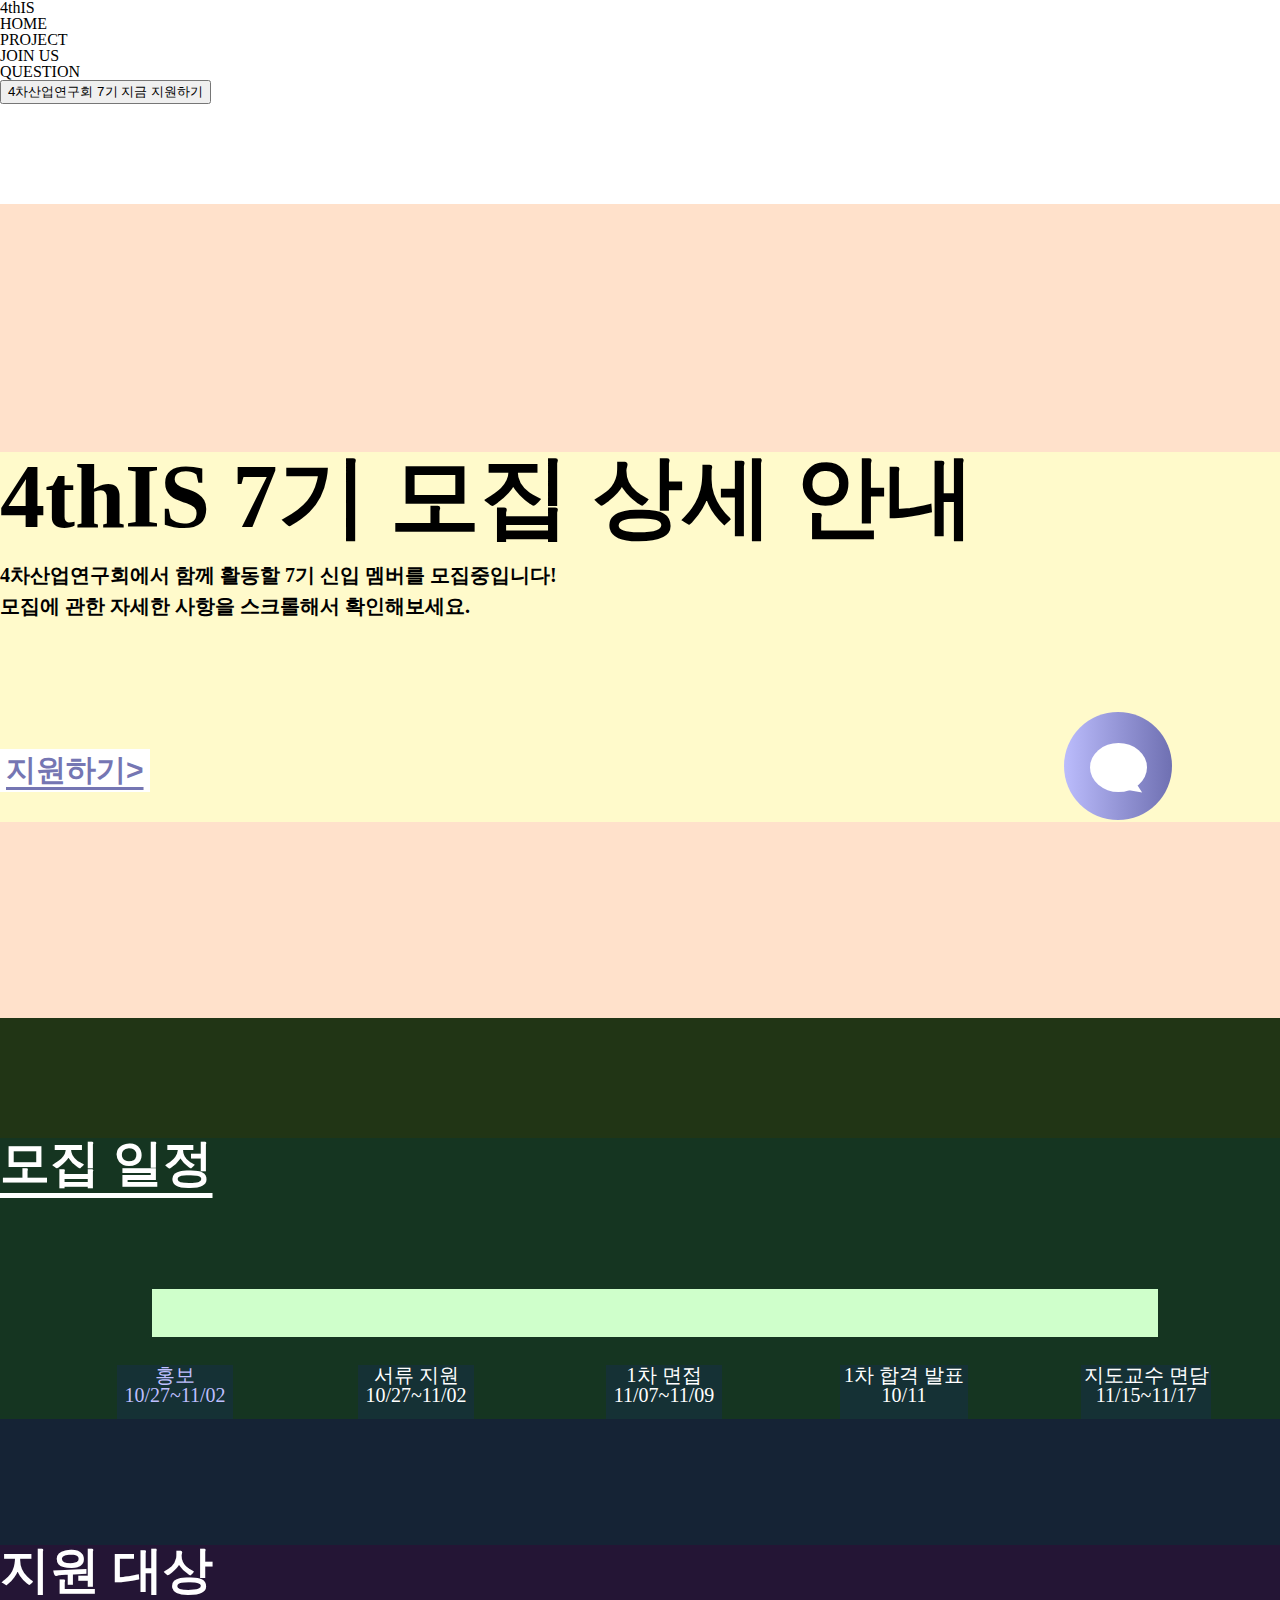
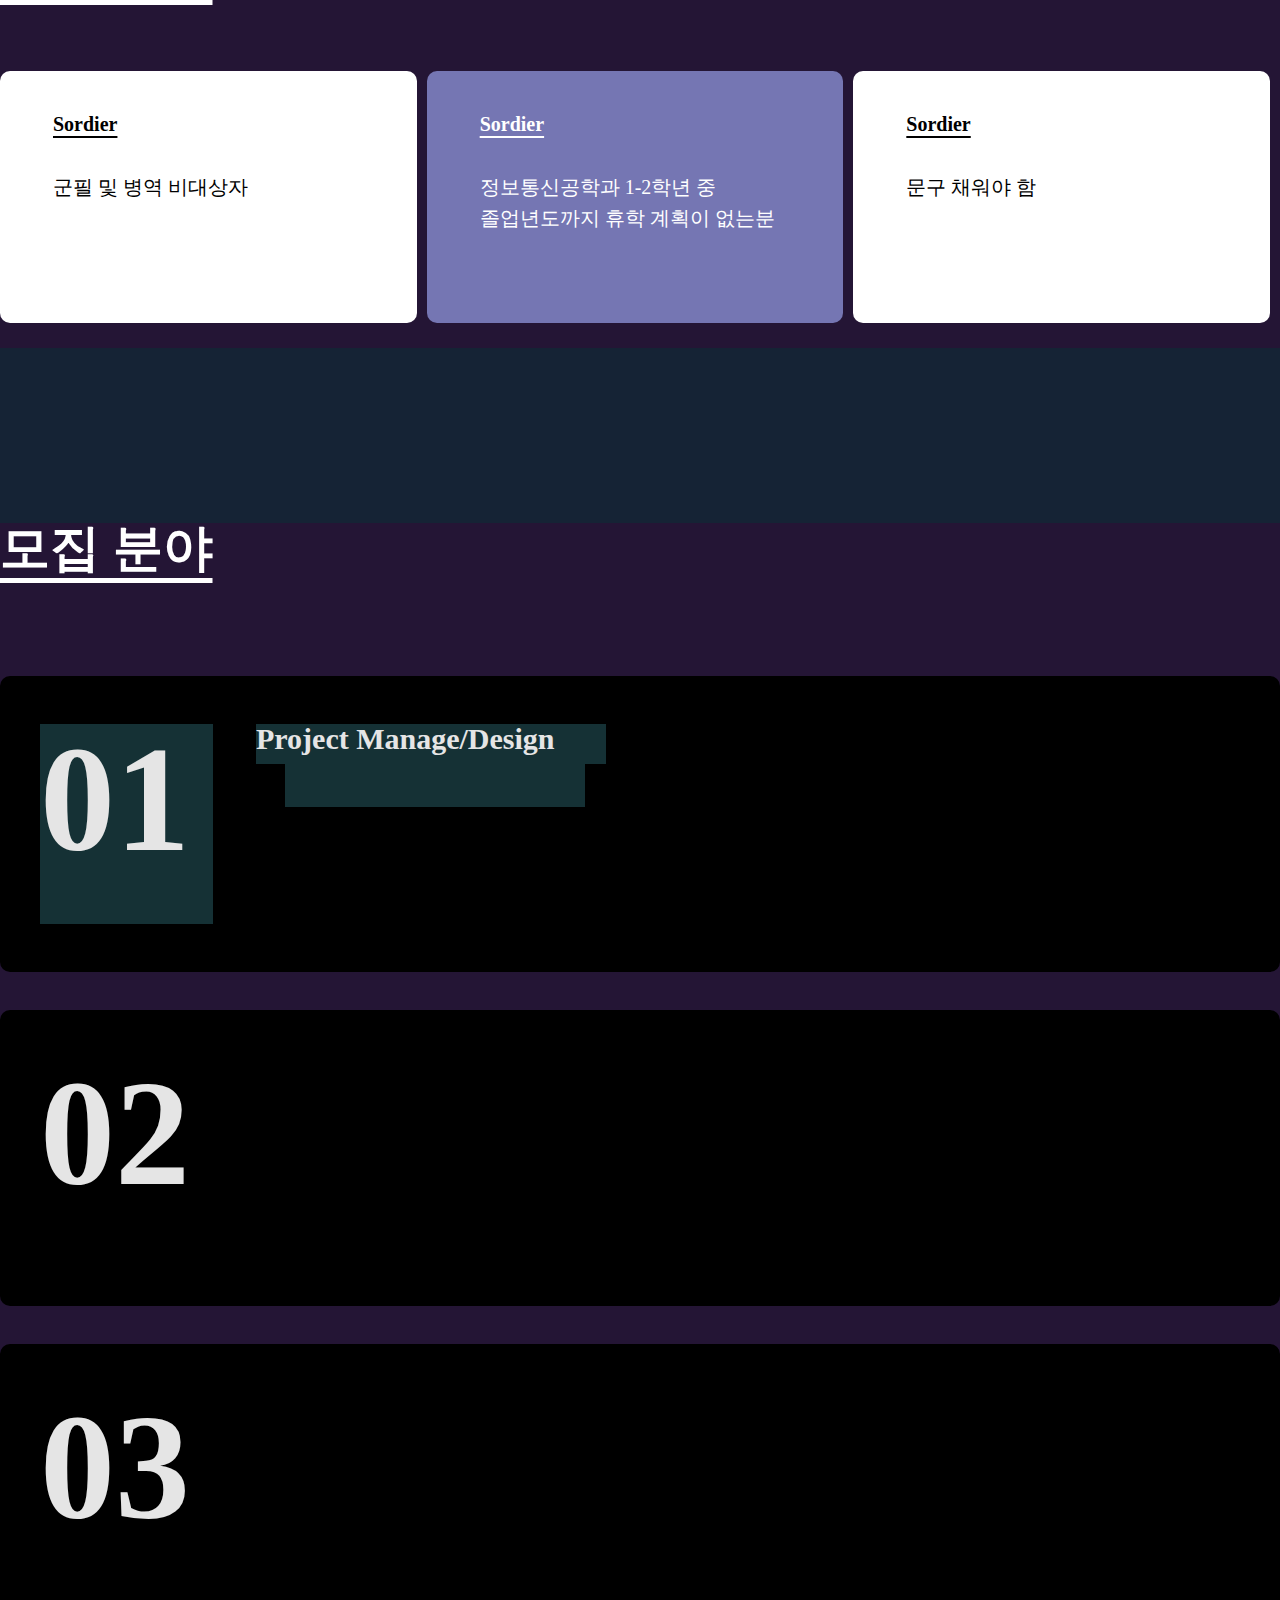
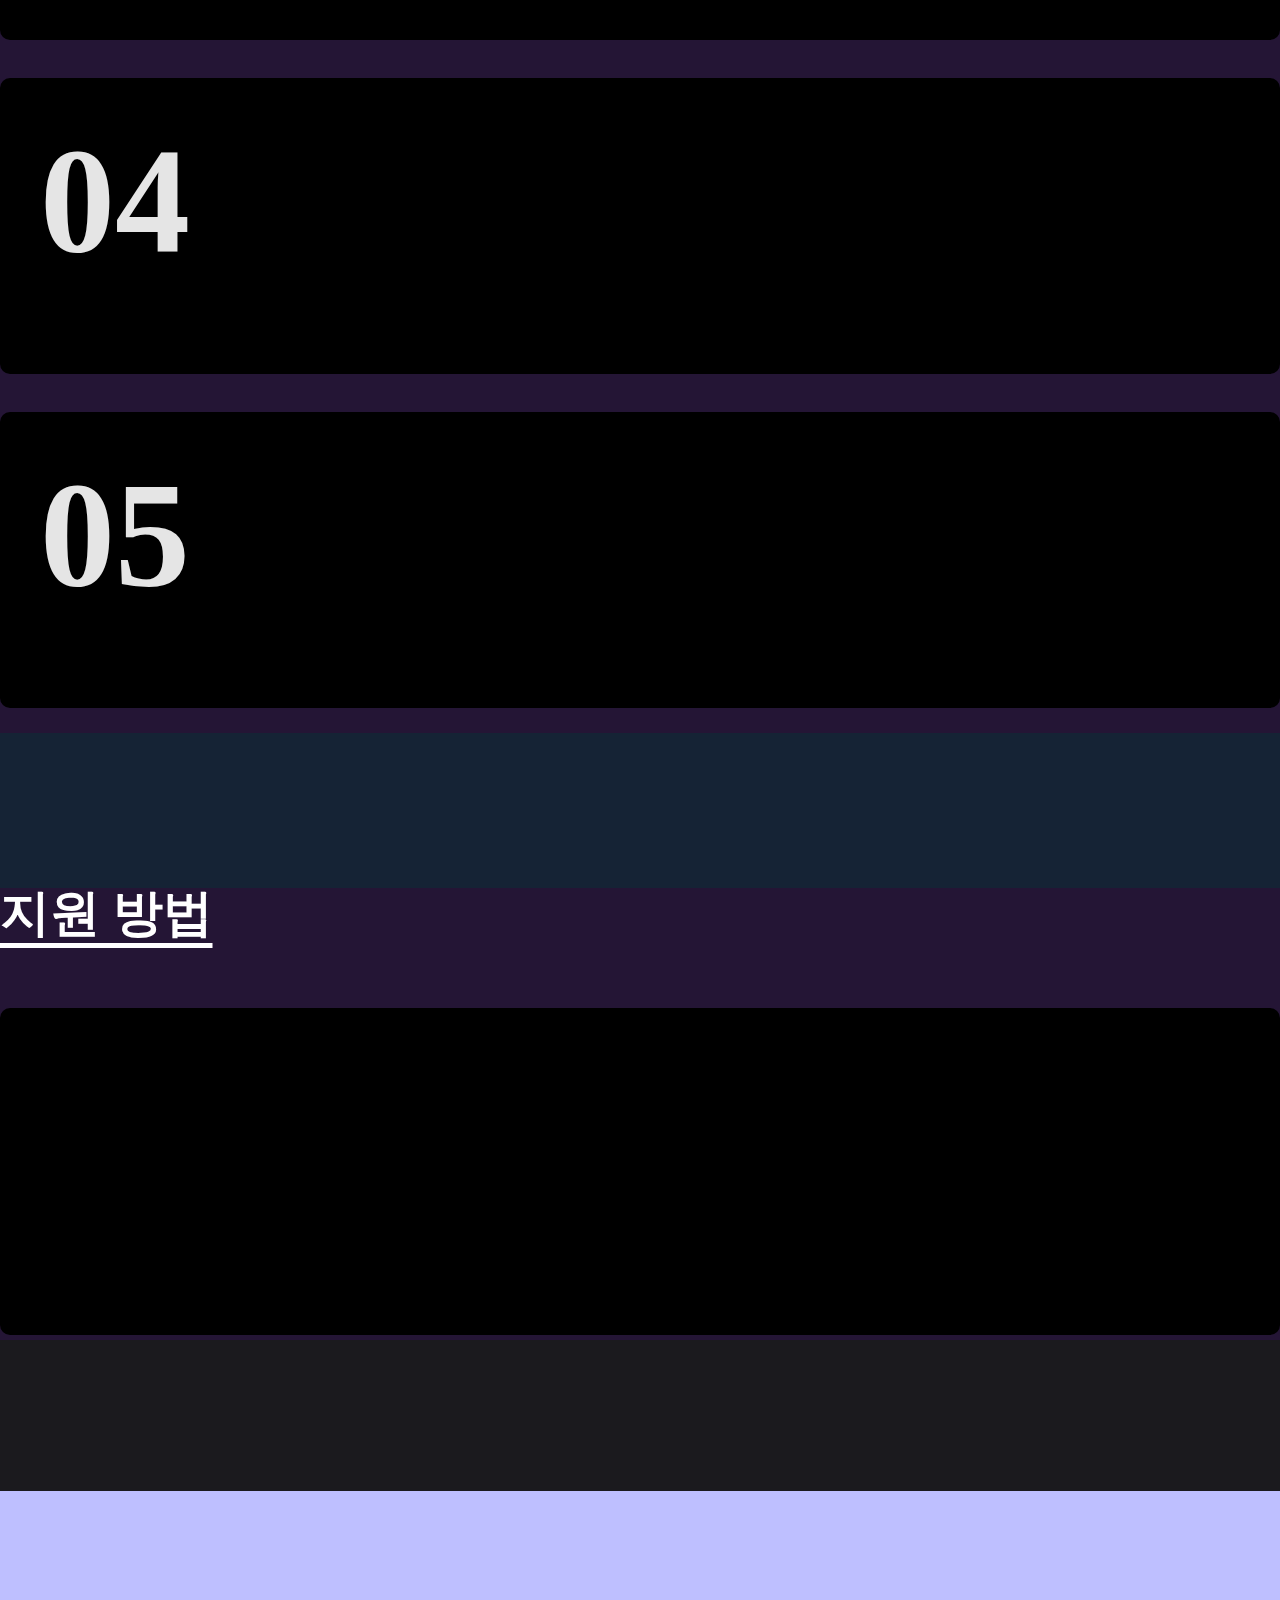
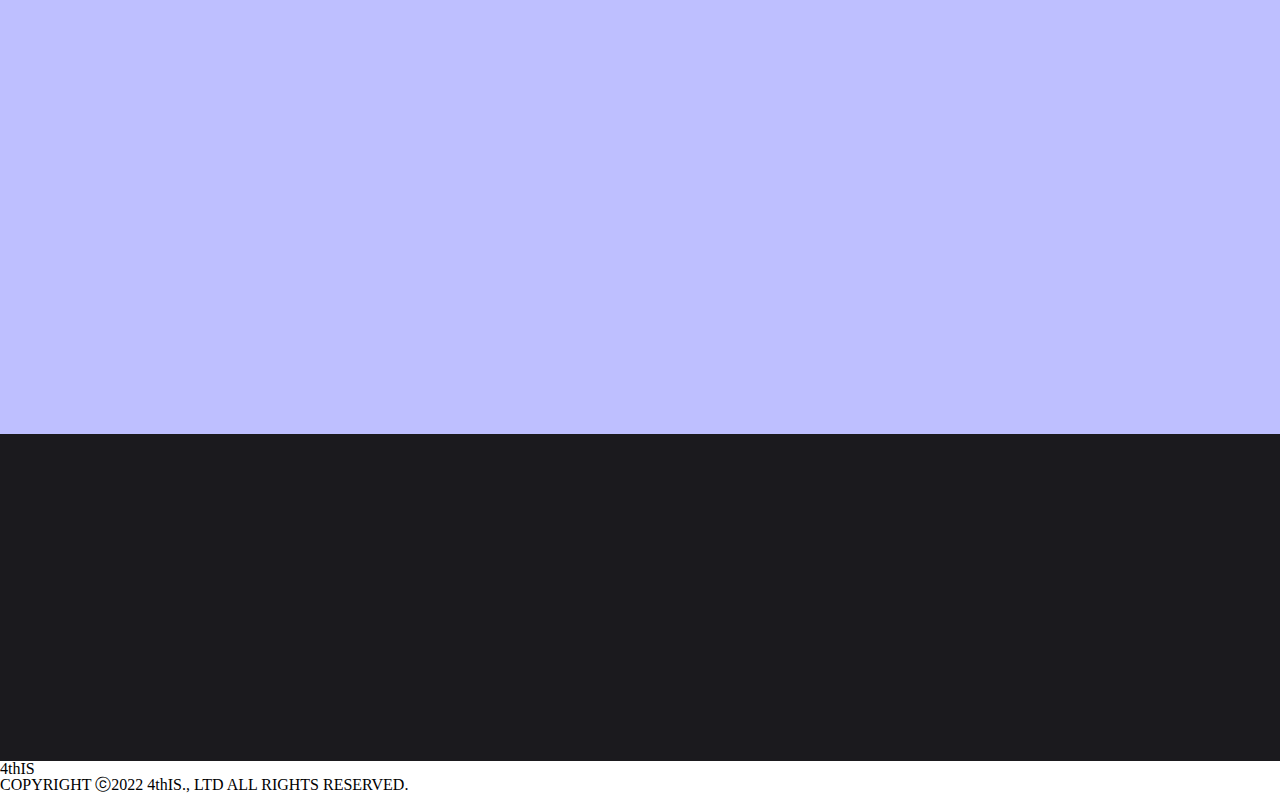
==== src/join-us.html @ 5dc01b59 "Merge branch 'main' of https://github.com/taemin-jang/4thIS_Page_FE" ====
<!DOCTYPE html>
<html lang="en">
  <head>
    <meta charset="UTF-8" />
    <meta http-equiv="X-UA-Compatible" content="IE=edge" />
    <meta name="viewport" content="width=device-width, initial-scale=1.0" />
    <link rel="stylesheet" href="./css/reset.css" />
    <link rel="stylesheet" href="./css/style.css" />
    <!-- 사이트 제목 -->
    <title>4htIS 7th Recruit - Join Us</title>
    <!-- 사이트 설명 -->
    <meta
      name="description"
      content="4차산업연구회 7기 모집 안내 페이지입니다."
    />
    <!-- 사이트 아이콘, 파비콘 -->
    <link rel="shortcut icon" href="./assets/images/favi/favicon.ico" />
    <link
      rel="apple-사touch-icon"
      sizes="180x180"
      href="./assets/images/favi/apple-touch-icon.png"
    />
    <link
      rel="icon"
      type="image/png"
      sizes="32x32"
      href="./assets/images/favi/favicon-32x32.png"
    />
    <link
      rel="icon"
      type="image/png"
      sizes="16x16"
      href="./assets/images/favi/favicon-16x16.png"
    />
    <link rel="manifest" href="./assets/images/favi/site.webmanifest" />
  </head>

  <body>
    <!-- <div class="circle">
      <div class="circle--div"></div>
    </div> -->
    <!-- 챗봇 아이콘 -->
    <nav class="chatbot">
      <div class="chatbot--button">
        <div class="chatbot__click active" onclick="chatbotUp(1)">
          <button>
            <svg
              class="chatbot--image"
              xmlns="http://www.w3.org/2000/svg"
              width="57"
              height="55.761"
              viewBox="0 0 57 55.761"
            >
              <ellipse
                id="타원_77"
                data-name="타원 77"
                cx="28.5"
                cy="24.5"
                rx="28.5"
                ry="24.5"
                fill="#fff"
              />
              <path
                id="다각형_194"
                data-name="다각형 194"
                d="M7.589,0l7.589,17.347H0Z"
                transform="matrix(-0.545, 0.839, -0.839, -0.545, 56.27, 43.031)"
                fill="#fff"
              />
            </svg>
          </button>
        </div>
        <div class="chatbot__click" onclick="chatbotUp(0)">
          <div class="chatbot__click-list">
            <div class="chatbot__click-list--div">
              <h1>지원하러 가기 ></h1>
            </div>
            <button>
              <svg
                class="chatbot--image"
                xmlns="http://www.w3.org/2000/svg"
                width="57"
                height="55.761"
                viewBox="0 0 57 55.761"
              >
                <ellipse
                  id="타원_77"
                  data-name="타원 77"
                  cx="28.5"
                  cy="24.5"
                  rx="28.5"
                  ry="24.5"
                  fill="#fff"
                />
                <path
                  id="다각형_194"
                  data-name="다각형 194"
                  d="M7.589,0l7.589,17.347H0Z"
                  transform="matrix(-0.545, 0.839, -0.839, -0.545, 56.27, 43.031)"
                  fill="#fff"
                />
              </svg>
            </button>
          </div>
          <div class="chatbot__click-list">
            <div class="chatbot__click-list--div">
              <h1>문의 하기 ></h1>
            </div>
            <button>
              <svg
                class="chatbot--image"
                xmlns="http://www.w3.org/2000/svg"
                width="57"
                height="55.761"
                viewBox="0 0 57 55.761"
              >
                <ellipse
                  id="타원_77"
                  data-name="타원 77"
                  cx="28.5"
                  cy="24.5"
                  rx="28.5"
                  ry="24.5"
                  fill="#fff"
                />
                <path
                  id="다각형_194"
                  data-name="다각형 194"
                  d="M7.589,0l7.589,17.347H0Z"
                  transform="matrix(-0.545, 0.839, -0.839, -0.545, 56.27, 43.031)"
                  fill="#fff"
                />
              </svg>
            </button>
          </div>
          <div class="chatbot__click-list">
            <div class="chatbot__click-list--div">
              <h1>자주 묻는 질문 ></h1>
            </div>
            <button>
              <svg
                class="chatbot--image"
                xmlns="http://www.w3.org/2000/svg"
                width="57"
                height="55.761"
                viewBox="0 0 57 55.761"
              >
                <ellipse
                  id="타원_77"
                  data-name="타원 77"
                  cx="28.5"
                  cy="24.5"
                  rx="28.5"
                  ry="24.5"
                  fill="#fff"
                />
                <path
                  id="다각형_194"
                  data-name="다각형 194"
                  d="M7.589,0l7.589,17.347H0Z"
                  transform="matrix(-0.545, 0.839, -0.839, -0.545, 56.27, 43.031)"
                  fill="#fff"
                />
              </svg>
            </button>
          </div>
        </div>
      </div>
    </nav>
    <!-- 헤더 -->
    <header>
      <div class="header">
        <!-- 로고 -->
        <div class="header__menu-list-logo">
          <a href="#">
            <h1>4thIS</h1>
          </a>
        </div>
        <!-- 메뉴 -->
        <nav>
          <ul class="header__menu--list">
            <li><a href="./index.html">HOME</a></li>
            <li><a href="#">PROJECT</a></li>
            <li><a href="./join-us.html" class="active">JOIN US</a></li>
            <li><a href="./question.html">QUESTION</a></li>
          </ul>
        </nav>
      </div>
      <div class="header__support--button">
        <button>4차산업연구회 7기 지금 지원하기</button>
      </div>
    </header>

    <!-- 메인 -->
    <section class="main no__padding-top">
      <!--배너-->
      <section class="banner">
        <div class="banner">
          <div class="banner__box">
            <div class="banner__content">
              <p class="banner__title--p">4thIS 7기 모집 상세 안내</p>
              <p class="banner__text--p">
                4차산업연구회에서 함께 활동할 7기 신입 멤버를 모집중입니다!<br />
                모집에 관한 자세한 사항을 스크롤해서 확인해보세요.
              </p>
              <button class="banner__button--button">지원하기></button>
            </div>
          </div>
        </div>
      </section>

      <!--모집 일정-->
      <section class="schedule__box">
        <div class="schedule__content">
          <p class="schedule__title--p">모집 일정</p>
          <div class="schedule__img"></div>
          <p class="schedule__text_1--p">홍보<br />10/27~11/02</p>
          <p class="schedule__text_2--p">서류 지원<br />10/27~11/02</p>
          <p class="schedule__text_3--p">1차 면접<br />11/07~11/09</p>
          <p class="schedule__text_4--p">1차 합격 발표<br />10/11</p>
          <p class="schedule__text_5--p">지도교수 면담<br />11/15~11/17</p>
        </div>
      </section>

      <!--지원 대상-->
      <section class="target__box">
        <div class="target__content">
          <p class="target__title--p">지원 대상</p>
          <div class="target-text-box">
            <p class="target__name--p">Sordier</p>
            <p class="target__text--p">군필 및 병역 비대상자</p>
          </div>
          <div class="target-text-box target-text-box-purple">
            <p class="target__name--p">Sordier</p>
            <p class="target__text--p">
              정보통신공학과 1-2학년 중<br />
              졸업년도까지 휴학 계획이 없는분
            </p>
          </div>
          <div class="target-text-box">
            <p class="target__name--p">Sordier</p>
            <p class="target__text--p">문구 채워야 함</p>
          </div>
        </div>
      </section>

      <!--모집 분야-->
      <section class="field__box">
        <div class="field__content">
          <p class="field__title--p">모집 분야</p>
          <div class="field-content-box">
            <div class="field__number">
              <p class="field__number--p">01</p>
            </div>
            <div class="field__name">
              <p class="field__name--p">Project Manage/Design</p>
            </div>
            <div class="field__text"></div>
          </div>
          <div class="field-content-box">
            <p class="field__number--p">02</p>
          </div>
          <div class="field-content-box">
            <p class="field__number--p">03</p>
          </div>
          <div class="field-content-box">
            <p class="field__number--p">04</p>
          </div>
          <div class="field-content-box">
            <p class="field__number--p">05</p>
          </div>
        </div>
      </section>

      <!--지원 방법-->
      <section class="apply-way__box">
        <div class="apply-way__content">
          <p class="apply-way__title--p">지원 방법</p>
          <div class="apply-way-box"></div>
        </div>
      </section>

      <!--하단 배너-->
      <section class="banner-bottom">
        <div class="banner-bottom-box"></div>
      </section>

      <!--여백-->
      <section class="space"></section>
    </section>

    <!-- 푸터 -->
    <footer>
      <div class="footer">
        <!-- 로고 -->
        <div class="footer__copy-right--logo">
          <a href="#">
            <h1>4thIS</h1>
          </a>
        </div>
        <!-- copy-right -->
        <div class="footer__copy-right">
          <p>COPYRIGHT ⓒ2022 4thIS., LTD ALL RIGHTS RESERVED.</p>
        </div>
      </div>
    </footer>

    <script src="./js/join-us.js"></script>
  </body>
</html>
---- src/css/style.css ----
/* @import url("http://fonts.cdnfonts.com/css/segoe-ui-4"); */
@import "./reset.css";
@import "./variable.css";

/* Components */
@import "./Components/header.css";
@import "./Components/footer.css";
@import "./Components/mouseover.css";
@import "./Components/chatbot.css";
@import "./Components/join_us_detail.css";
@import "./Components/project_detail.css";
@import "./Components/join-us.css";

/* Screens */
@import "./Screens/home.css";
@import "./Screens/question.css";
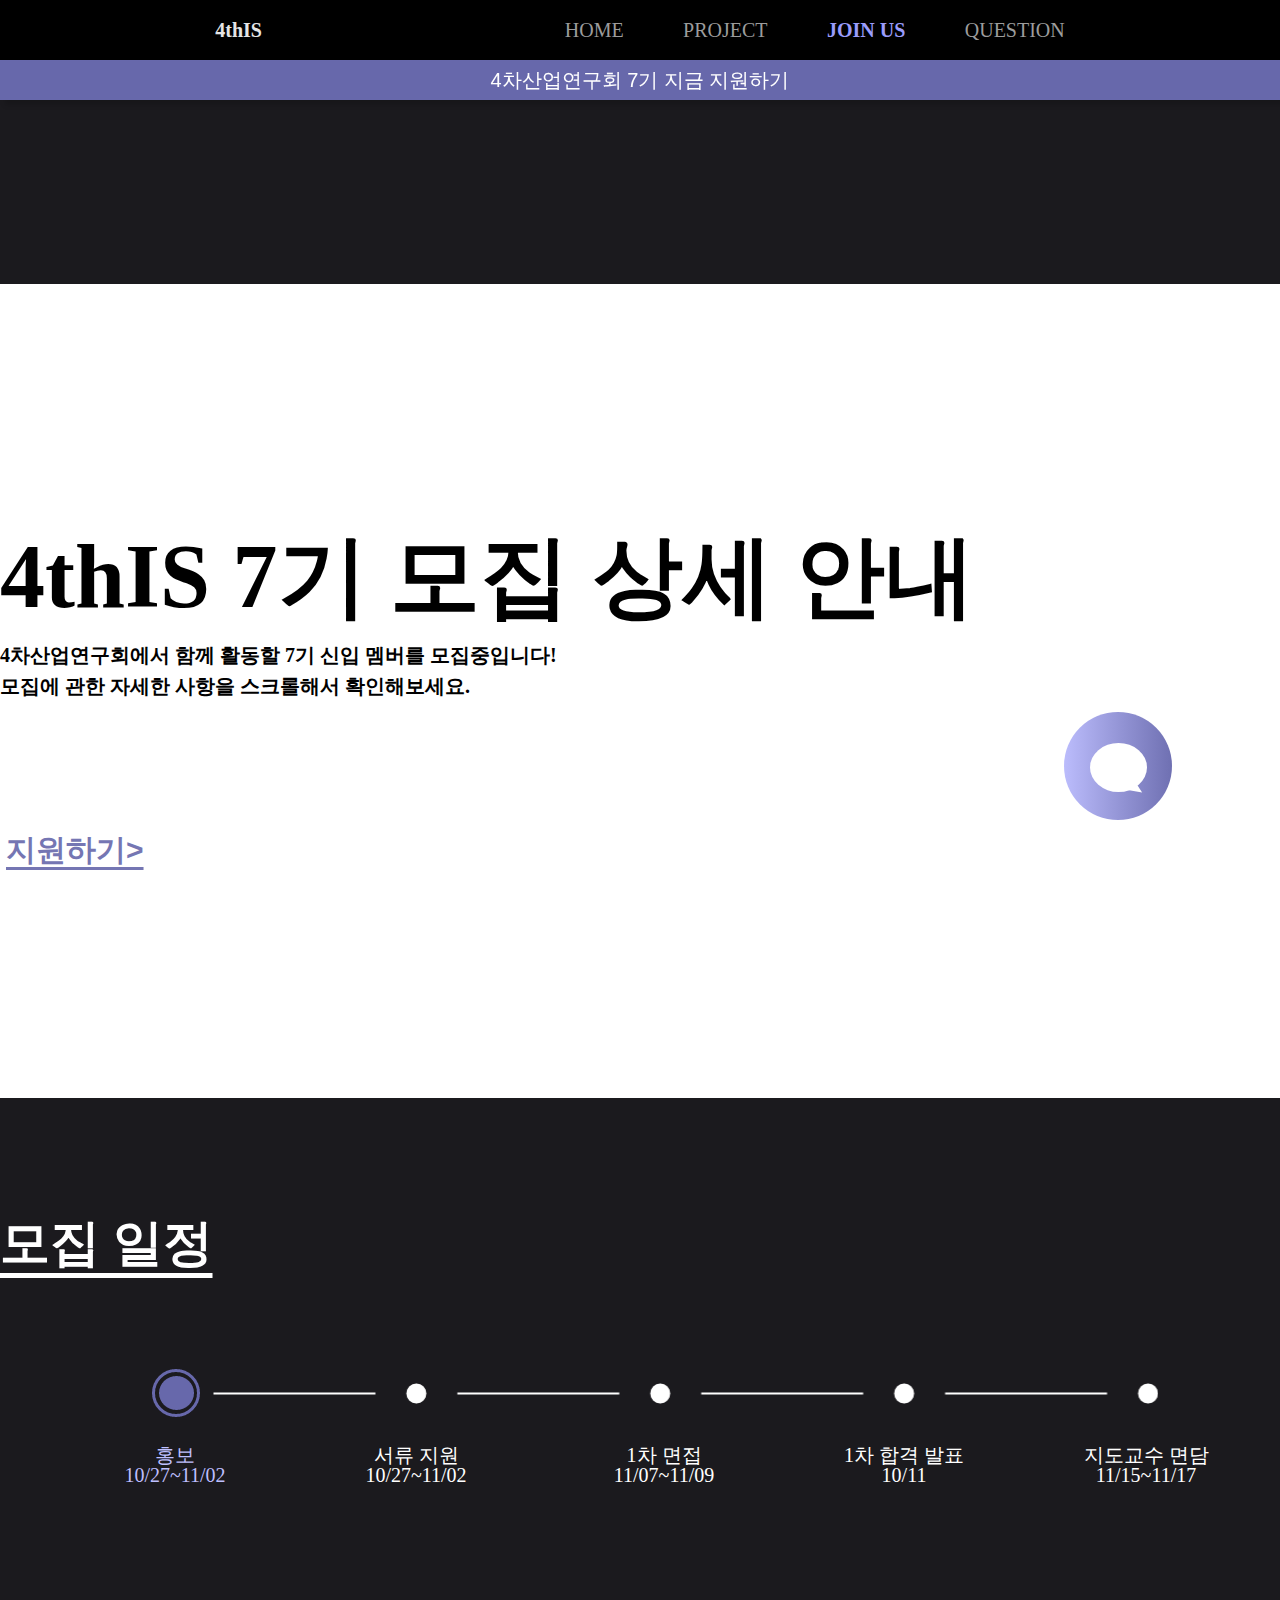
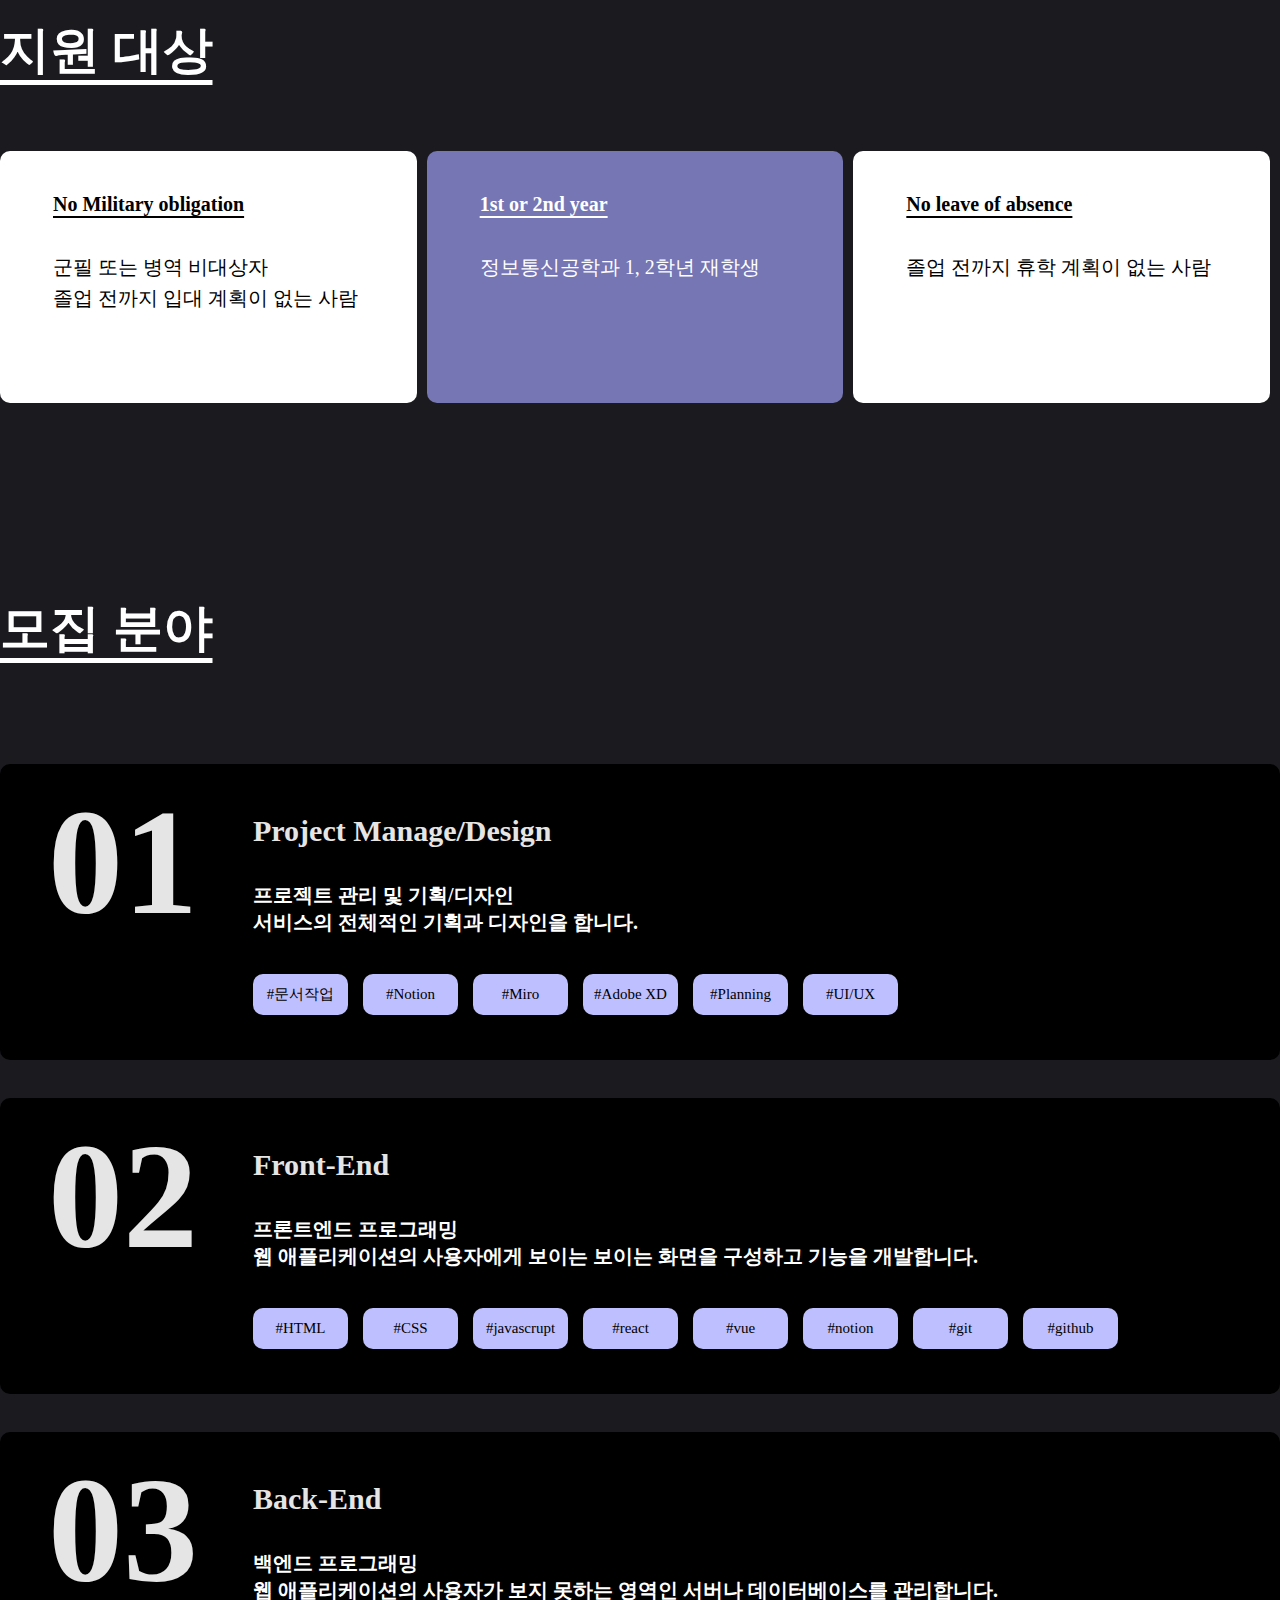
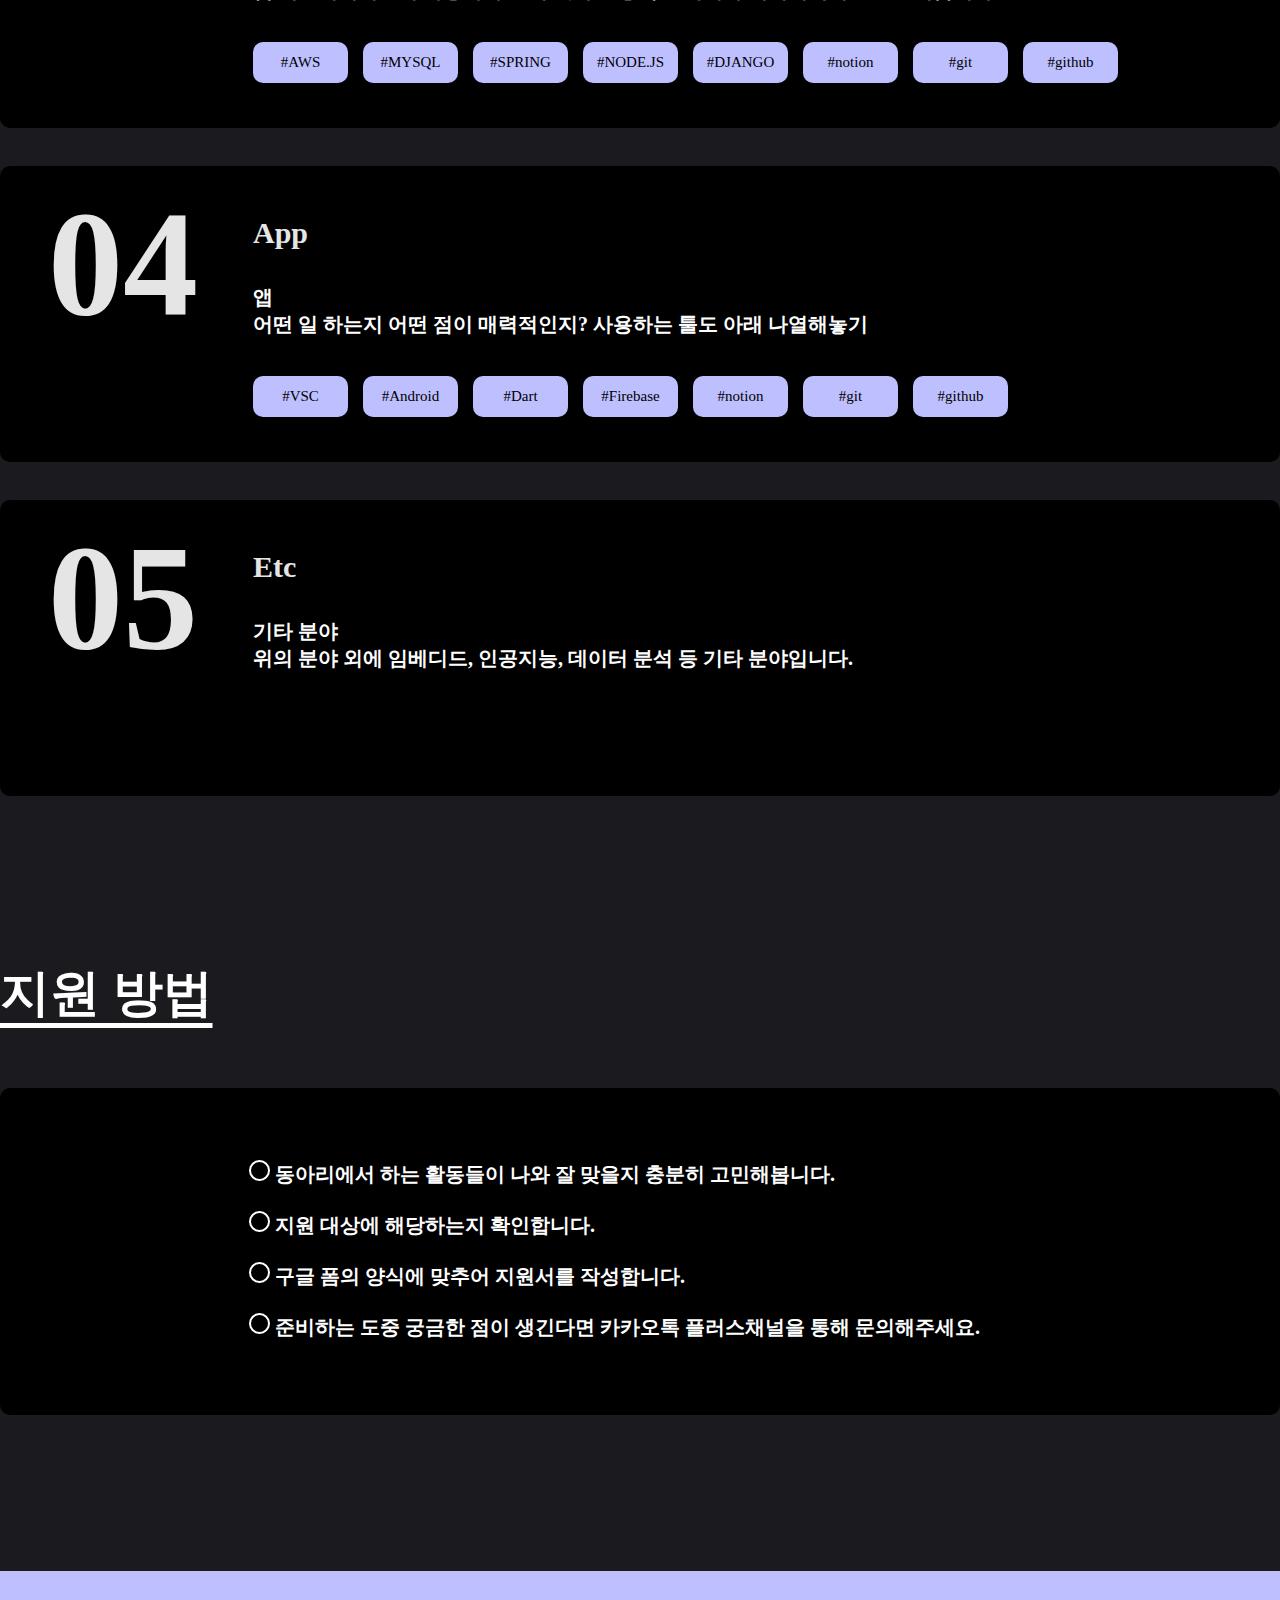
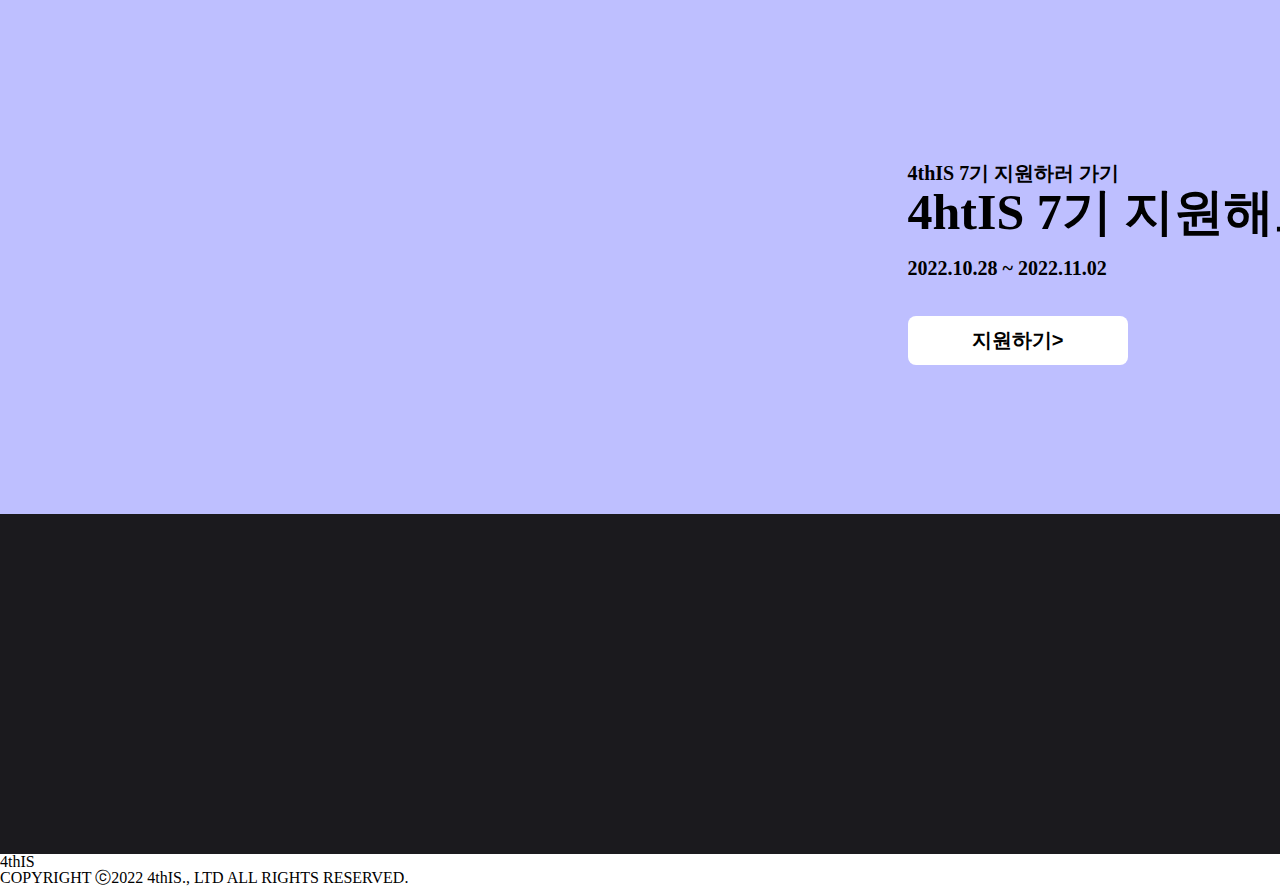
==== commit fe03b766: "[코드추가] join us hmtl, css 부족한 부분 추가" ====
--- a/src/join-us.html
+++ b/src/join-us.html
@@ -170,21 +170,23 @@
     <!-- 헤더 -->
     <header>
       <div class="header">
-        <!-- 로고 -->
-        <div class="header__menu-list-logo">
-          <a href="#">
-            <h1>4thIS</h1>
-          </a>
-        </div>
-        <!-- 메뉴 -->
-        <nav>
-          <ul class="header__menu--list">
-            <li><a href="./index.html">HOME</a></li>
-            <li><a href="#">PROJECT</a></li>
-            <li><a href="./join-us.html" class="active">JOIN US</a></li>
-            <li><a href="./question.html">QUESTION</a></li>
-          </ul>
-        </nav>
+        <div class="header-container">
+          <!-- 로고 -->
+          <div class="header__menu-list-logo">
+            <a href="./index.html">
+              <h1>4thIS</h1>
+            </a>
+          </div>
+          <!-- 메뉴 -->
+          <nav>
+            <ul class="header__menu--list">
+              <li><a href="./index.html">HOME</a></li>
+              <li><a href="./project.html">PROJECT</a></li>
+              <li><a href="./join-us.html" class="active">JOIN US</a></li>
+              <li><a href="./question.html">QUESTION</a></li>
+            </ul>
+          </nav>
+        </div>
       </div>
       <div class="header__support--button">
         <button>4차산업연구회 7기 지금 지원하기</button>
@@ -227,19 +229,18 @@
         <div class="target__content">
           <p class="target__title--p">지원 대상</p>
           <div class="target-text-box">
-            <p class="target__name--p">Sordier</p>
-            <p class="target__text--p">군필 및 병역 비대상자</p>
+            <p class="target__name--p">No Military obligation</p>
+            <p class="target__text--p">
+              군필 또는 병역 비대상자 <br />졸업 전까지 입대 계획이 없는 사람
+            </p>
           </div>
           <div class="target-text-box target-text-box-purple">
-            <p class="target__name--p">Sordier</p>
-            <p class="target__text--p">
-              정보통신공학과 1-2학년 중<br />
-              졸업년도까지 휴학 계획이 없는분
-            </p>
+            <p class="target__name--p">1st or 2nd year</p>
+            <p class="target__text--p">정보통신공학과 1, 2학년 재학생</p>
           </div>
           <div class="target-text-box">
-            <p class="target__name--p">Sordier</p>
-            <p class="target__text--p">문구 채워야 함</p>
+            <p class="target__name--p">No leave of absence</p>
+            <p class="target__text--p">졸업 전까지 휴학 계획이 없는 사람</p>
           </div>
         </div>
       </section>
@@ -255,19 +256,109 @@
             <div class="field__name">
               <p class="field__name--p">Project Manage/Design</p>
             </div>
-            <div class="field__text"></div>
+            <div class="field__text">
+              <p class="fiels__text--p-1">프로젝트 관리 및 기획/디자인</p>
+              <p class="fiels__text--p-2">
+                서비스의 전체적인 기획과 디자인을 합니다.
+              </p>
+            </div>
+            <div class="field__tag">
+              <p class="field__pm-tag-1">#문서작업</p>
+              <p class="field__pm-tag-1">#Notion</p>
+              <p class="field__pm-tag-1">#Miro</p>
+              <p class="field__pm-tag-1">#Adobe XD</p>
+              <p class="field__pm-tag-1">#Planning</p>
+              <p class="field__pm-tag-1">#UI/UX</p>
+            </div>
           </div>
           <div class="field-content-box">
-            <p class="field__number--p">02</p>
+            <div class="field__number">
+              <p class="field__number--p">02</p>
+            </div>
+            <div class="field__name">
+              <p class="field__name--p">Front-End</p>
+            </div>
+            <div class="field__text">
+              <p class="fiels__text--p-1">프론트엔드 프로그래밍</p>
+              <p class="fiels__text--p-2">
+                웹 애플리케이션의 사용자에게 보이는 보이는 화면을 구성하고
+                기능을 개발합니다.
+              </p>
+            </div>
+            <div class="field__tag">
+              <p class="field__pm-tag-1">#HTML</p>
+              <p class="field__pm-tag-1">#CSS</p>
+              <p class="field__pm-tag-1">#javascrupt</p>
+              <p class="field__pm-tag-1">#react</p>
+              <p class="field__pm-tag-1">#vue</p>
+              <p class="field__pm-tag-1">#notion</p>
+              <p class="field__pm-tag-1">#git</p>
+              <p class="field__pm-tag-1">#github</p>
+            </div>
           </div>
           <div class="field-content-box">
-            <p class="field__number--p">03</p>
+            <div class="field__number">
+              <p class="field__number--p">03</p>
+            </div>
+            <div class="field__name">
+              <p class="field__name--p">Back-End</p>
+            </div>
+            <div class="field__text">
+              <p class="fiels__text--p-1">백엔드 프로그래밍</p>
+              <p class="fiels__text--p-2">
+                웹 애플리케이션의 사용자가 보지 못하는 영역인 서버나
+                데이터베이스를 관리합니다.
+              </p>
+            </div>
+            <div class="field__tag">
+              <p class="field__pm-tag-1">#AWS</p>
+              <p class="field__pm-tag-1">#MYSQL</p>
+              <p class="field__pm-tag-1">#SPRING BOOT</p>
+              <p class="field__pm-tag-1">#NODE.JS</p>
+              <p class="field__pm-tag-1">#DJANGO</p>
+              <p class="field__pm-tag-1">#notion</p>
+              <p class="field__pm-tag-1">#git</p>
+              <p class="field__pm-tag-1">#github</p>
+            </div>
           </div>
           <div class="field-content-box">
-            <p class="field__number--p">04</p>
+            <div class="field__number">
+              <p class="field__number--p">04</p>
+            </div>
+            <div class="field__name">
+              <p class="field__name--p">App</p>
+            </div>
+            <div class="field__text">
+              <p class="fiels__text--p-1">앱</p>
+              <p class="fiels__text--p-2">
+                어떤 일 하는지 어떤 점이 매력적인지? 사용하는 툴도 아래
+                나열해놓기
+              </p>
+            </div>
+            <div class="field__tag">
+              <p class="field__pm-tag-1">#VSC</p>
+              <p class="field__pm-tag-1">#Android Studio</p>
+              <p class="field__pm-tag-1">#Dart</p>
+              <p class="field__pm-tag-1">#Firebase</p>
+              <p class="field__pm-tag-1">#notion</p>
+              <p class="field__pm-tag-1">#git</p>
+              <p class="field__pm-tag-1">#github</p>
+            </div>
           </div>
           <div class="field-content-box">
-            <p class="field__number--p">05</p>
+            <div class="field__number">
+              <p class="field__number--p">05</p>
+            </div>
+            <div class="field__name">
+              <p class="field__name--p">Etc</p>
+            </div>
+            <div class="field__text">
+              <p class="fiels__text--p-1">기타 분야</p>
+              <p class="fiels__text--p-2">
+                위의 분야 외에 임베디드, 인공지능, 데이터 분석 등 기타
+                분야입니다.
+              </p>
+            </div>
           </div>
         </div>
       </section>
@@ -276,13 +367,53 @@
       <section class="apply-way__box">
         <div class="apply-way__content">
           <p class="apply-way__title--p">지원 방법</p>
-          <div class="apply-way-box"></div>
+          <div class="apply-way-box">
+            <div class="apply-way__text">
+              <p class="apply-way__text--p">
+                <img
+                  src="/src/assets/images/joinUs/apply-way-icon.png"
+                  alt=""
+                />
+                동아리에서 하는 활동들이 나와 잘 맞을지 충분히 고민해봅니다.
+              </p>
+              <p class="apply-way__text--p">
+                <img
+                  src="/src/assets/images/joinUs/apply-way-icon.png"
+                  alt=""
+                />
+                지원 대상에 해당하는지 확인합니다.
+              </p>
+              <p class="apply-way__text--p">
+                <img
+                  src="/src/assets/images/joinUs/apply-way-icon.png"
+                  alt=""
+                />
+                구글 폼의 양식에 맞추어 지원서를 작성합니다.
+              </p>
+              <p class="apply-way__text--p">
+                <img
+                  src="/src/assets/images/joinUs/apply-way-icon.png"
+                  alt=""
+                />
+                준비하는 도중 궁금한 점이 생긴다면 카카오톡 플러스채널을 통해
+                문의해주세요.
+              </p>
+            </div>
+          </div>
         </div>
       </section>
 
       <!--하단 배너-->
       <section class="banner-bottom">
-        <div class="banner-bottom-box"></div>
+        <div class="banner-bottom-box">
+          <div class="banner-bottom-content">
+            <p class="banner-bottom-text-1">4thIS 7기 지원하러 가기</p>
+            <p class="banner-bottom-text-2">4htIS 7기 지원해보세요!</p>
+            <p class="banner-bottom-text-3">2022.10.28 ~ 2022.11.02</p>
+              <button class="banner__support--button">지원하기></button>
+            </div>
+          </div>
+        </div>
       </section>
 
       <!--여백-->
@@ -292,19 +423,23 @@
     <!-- 푸터 -->
     <footer>
       <div class="footer">
-        <!-- 로고 -->
-        <div class="footer__copy-right--logo">
-          <a href="#">
-            <h1>4thIS</h1>
-          </a>
-        </div>
-        <!-- copy-right -->
-        <div class="footer__copy-right">
-          <p>COPYRIGHT ⓒ2022 4thIS., LTD ALL RIGHTS RESERVED.</p>
+        <div class="footer-container">
+          <!-- 로고 -->
+          <div class="footer__copy-right--logo">
+            <a href="#">
+              <h1>4thIS</h1>
+            </a>
+          </div>
+          <!-- copy-right -->
+          <div class="footer__copy-right">
+            <p>COPYRIGHT ⓒ2022 4thIS., LTD ALL RIGHTS RESERVED.</p>
+          </div>
         </div>
       </div>
     </footer>
 
     <script src="./js/join-us.js"></script>
+    <script src="./js/mousemove.js"></script>
+    <script src="./js/chatbot.js"></script>
   </body>
 </html>
--- a/src/css/style.css
+++ b/src/css/style.css
@@ -7,10 +7,12 @@
 @import "./Components/footer.css";
 @import "./Components/mouseover.css";
 @import "./Components/chatbot.css";
-@import "./Components/join_us_detail.css";
+@import "./Components/join-us_detail.css";
 @import "./Components/project_detail.css";
 @import "./Components/join-us.css";
+@import "./Components/project.css";
 
 /* Screens */
 @import "./Screens/home.css";
 @import "./Screens/question.css";
+
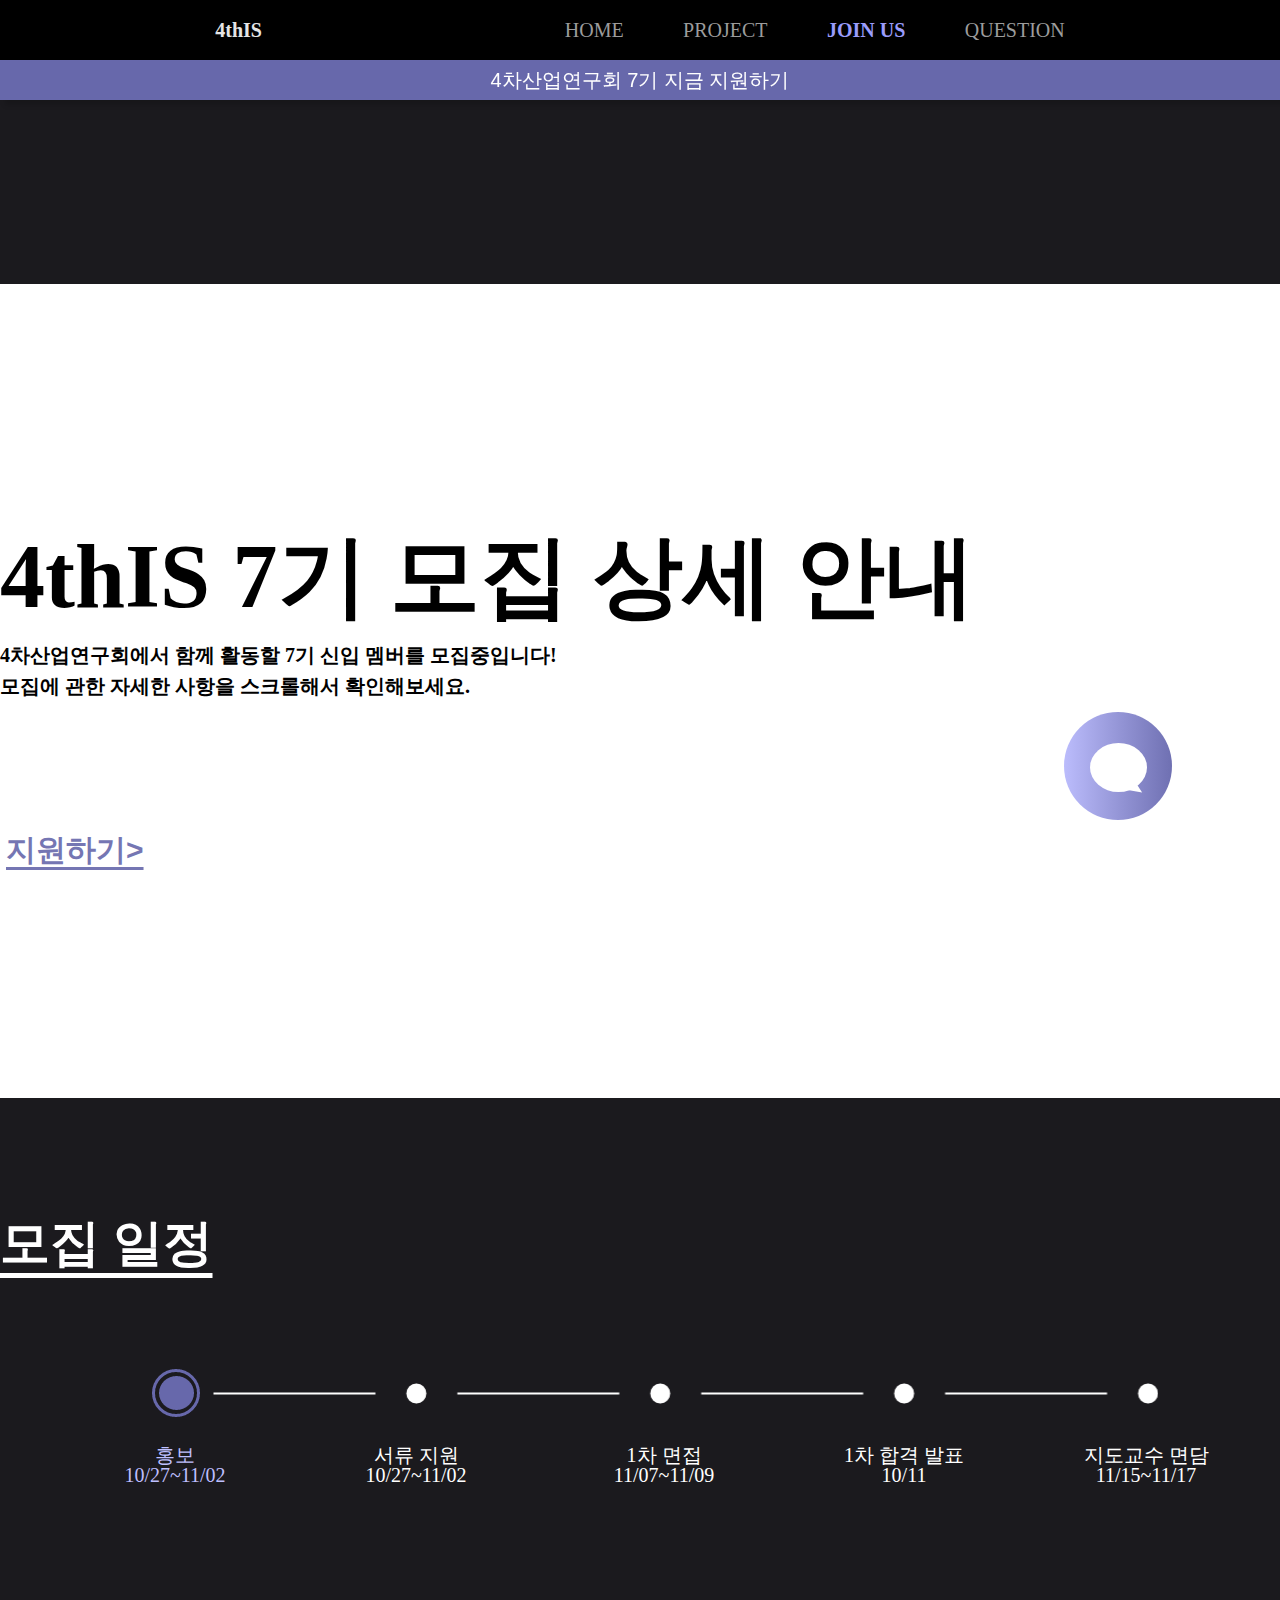
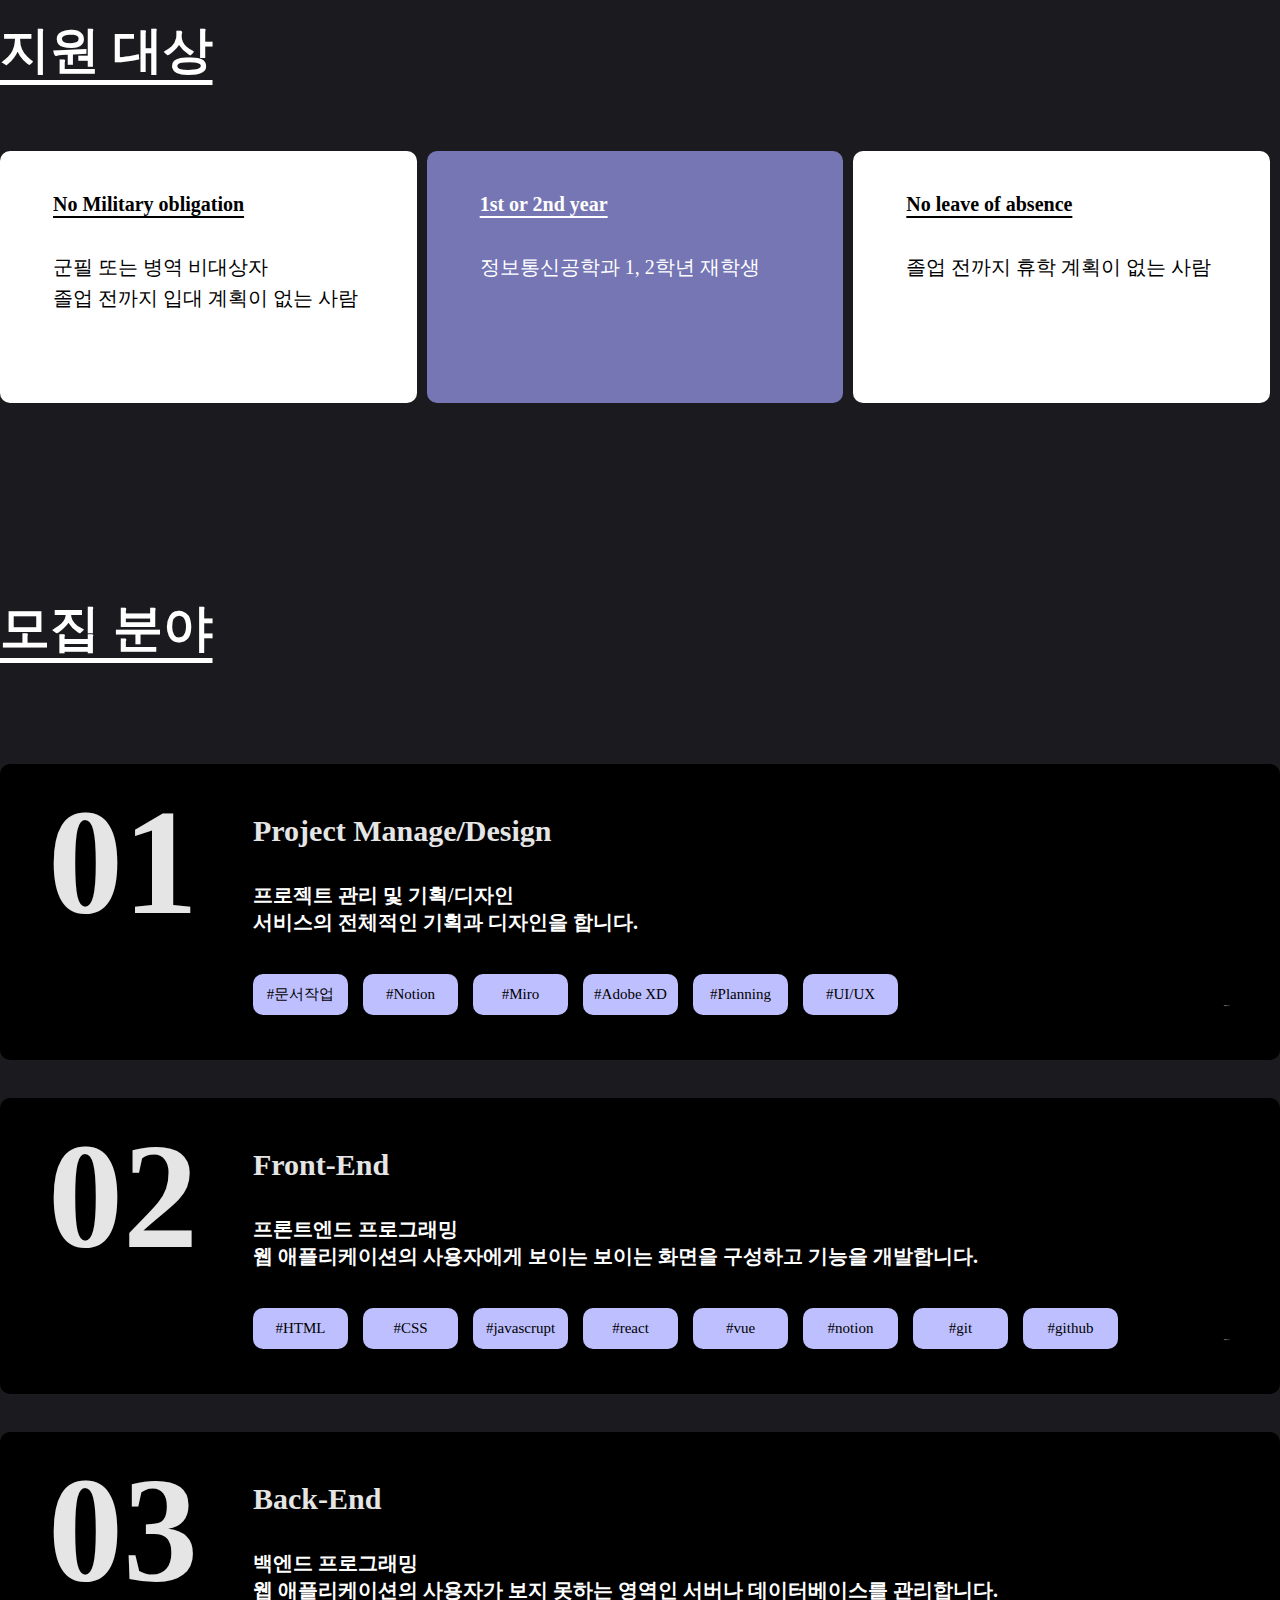
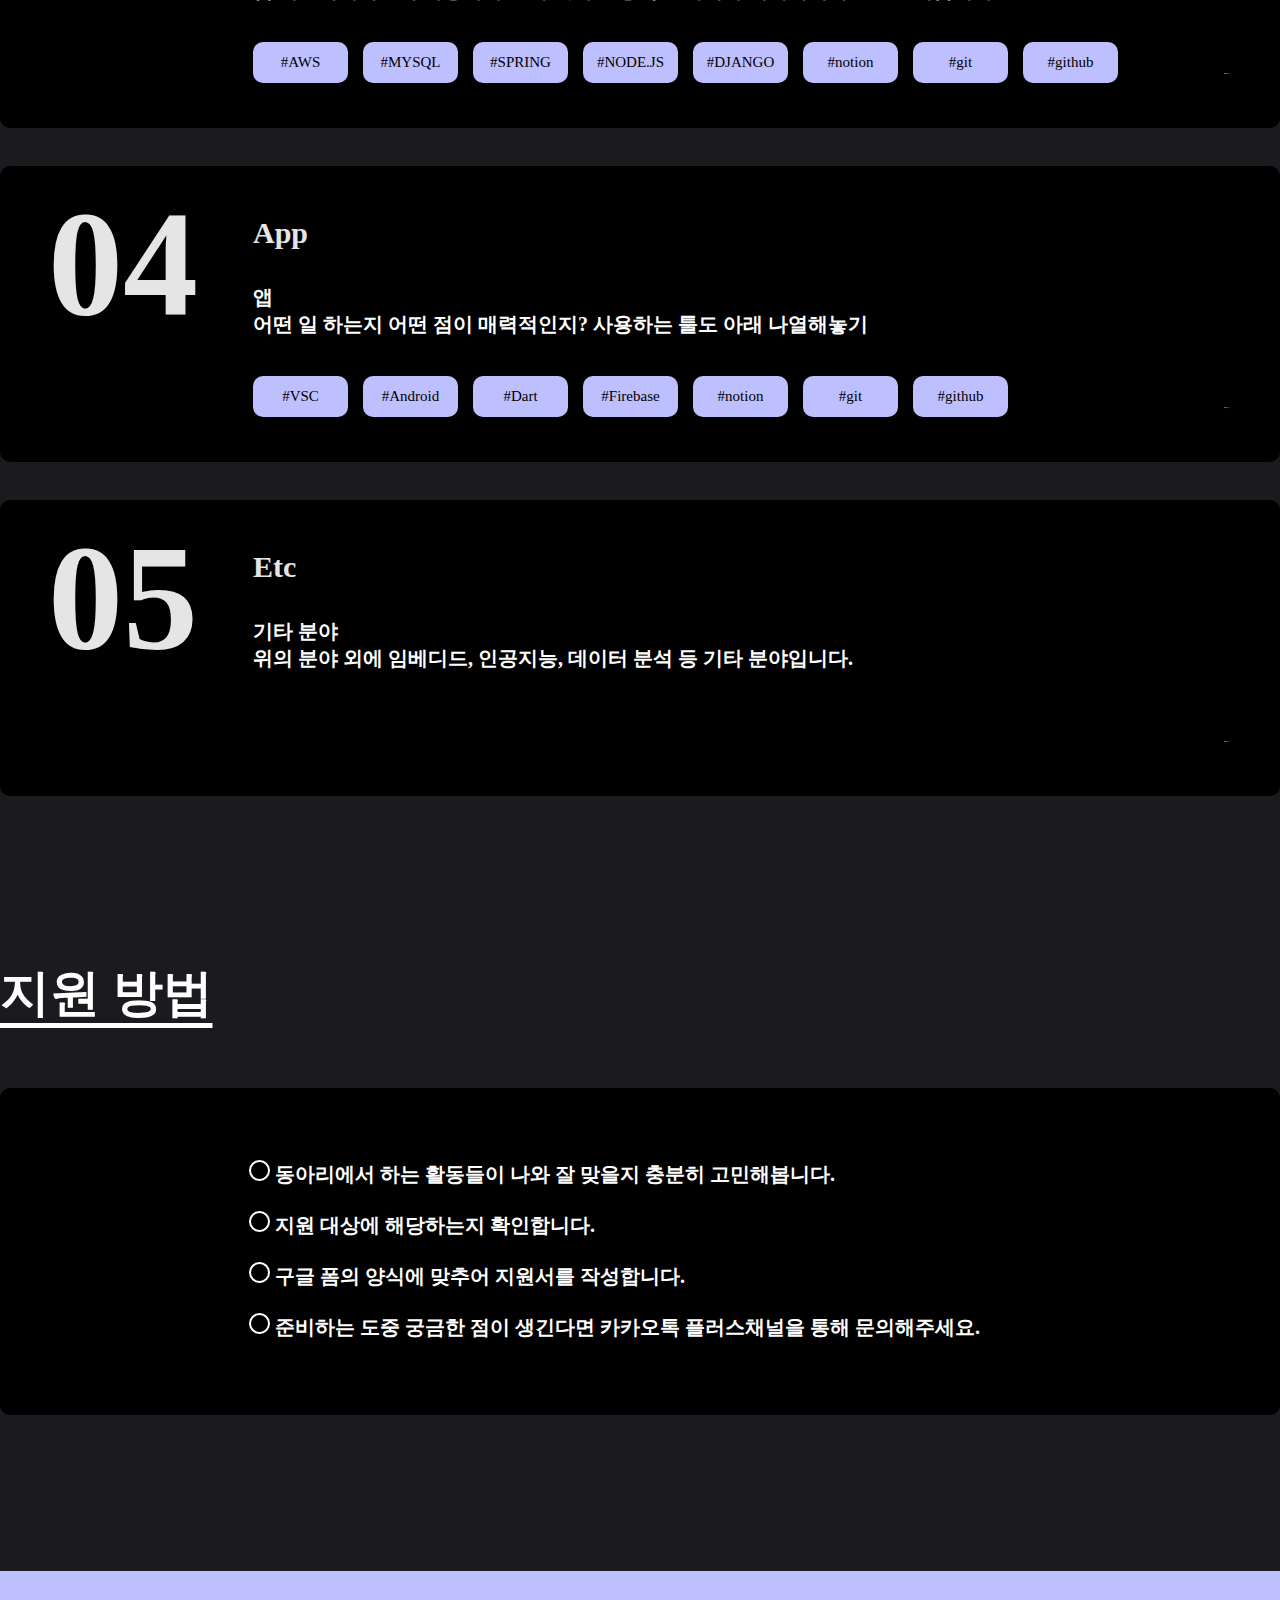
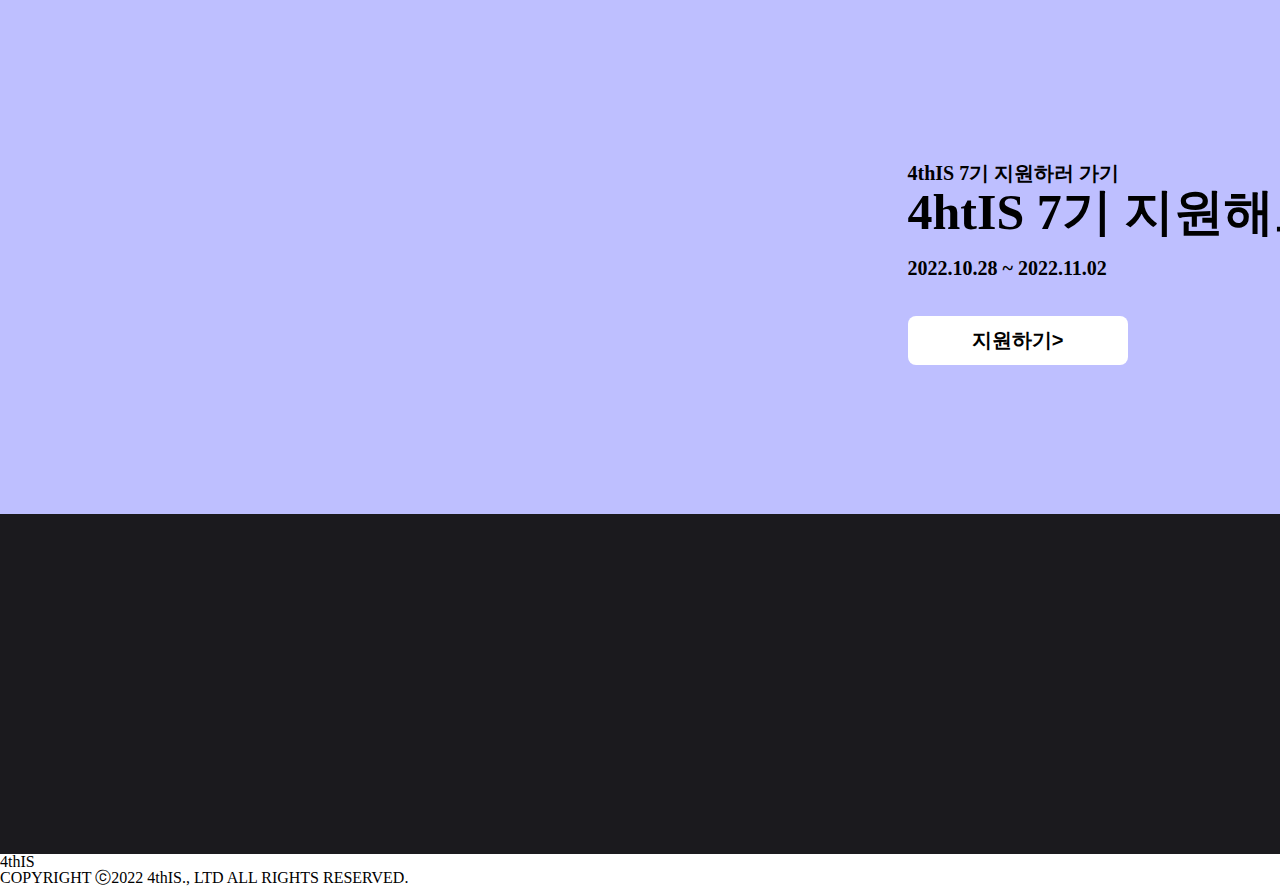
==== commit ab76f0bf: "[코드추가] 분야 별 자세히 보기, 모달 html 추가" ====
--- a/src/join-us.html
+++ b/src/join-us.html
@@ -205,7 +205,19 @@
                 4차산업연구회에서 함께 활동할 7기 신입 멤버를 모집중입니다!<br />
                 모집에 관한 자세한 사항을 스크롤해서 확인해보세요.
               </p>
-              <button class="banner__button--button">지원하기></button>
+              <button class="banner__button--button openBtn">지원하기></button>
+              <div class="modal hidden">
+                <div class="bg"></div>
+                <div class="modalBox">
+                  <p>
+                    Lorem ipsum, dolor sit amet consectetur adipisicing elit.
+                    Consectetur quam nobis quis corrupti amet maxime neque,
+                    optio, in illo, voluptatibus consequuntur! Rerum quo ea
+                    nulla qui, maxime consectetur magni soluta!
+                  </p>
+                  <button class="closeBtn">✖</button>
+                </div>
+              </div>
             </div>
           </div>
         </div>
@@ -270,6 +282,7 @@
               <p class="field__pm-tag-1">#Planning</p>
               <p class="field__pm-tag-1">#UI/UX</p>
             </div>
+            <p class="field-more__text--p">자세히 보기 ></p>
           </div>
           <div class="field-content-box">
             <div class="field__number">
@@ -295,6 +308,7 @@
               <p class="field__pm-tag-1">#git</p>
               <p class="field__pm-tag-1">#github</p>
             </div>
+            <p class="field-more__text--p">자세히 보기 ></p>
           </div>
           <div class="field-content-box">
             <div class="field__number">
@@ -320,6 +334,7 @@
               <p class="field__pm-tag-1">#git</p>
               <p class="field__pm-tag-1">#github</p>
             </div>
+            <p class="field-more__text--p">자세히 보기 ></p>
           </div>
           <div class="field-content-box">
             <div class="field__number">
@@ -344,6 +359,7 @@
               <p class="field__pm-tag-1">#git</p>
               <p class="field__pm-tag-1">#github</p>
             </div>
+            <p class="field-more__text--p">자세히 보기 ></p>
           </div>
           <div class="field-content-box">
             <div class="field__number">
@@ -359,6 +375,7 @@
                 분야입니다.
               </p>
             </div>
+            <p class="field-more__text--p">자세히 보기 ></p>
           </div>
         </div>
       </section>
@@ -410,10 +427,18 @@
             <p class="banner-bottom-text-1">4thIS 7기 지원하러 가기</p>
             <p class="banner-bottom-text-2">4htIS 7기 지원해보세요!</p>
             <p class="banner-bottom-text-3">2022.10.28 ~ 2022.11.02</p>
-              <button class="banner__support--button">지원하기></button>
-            </div>
-          </div>
-        </div>
+            <button class="openBtn banner__support--button openBtn-2">지원하기></button>
+            <div class="modal hidden">
+              <div class="bg"></div>
+              <div class="modalBox">
+                <p>
+                  Lorem ipsum, dolor sit amet consectetur adipisicing elit.
+                  Consectetur quam nobis quis corrupti amet maxime neque,
+                  optio, in illo, voluptatibus consequuntur! Rerum quo ea
+                  nulla qui, maxime consectetur magni soluta!
+                </p>
+                <button class="closeBtn-2">✖</button>
+          </div>
       </section>
 
       <!--여백-->
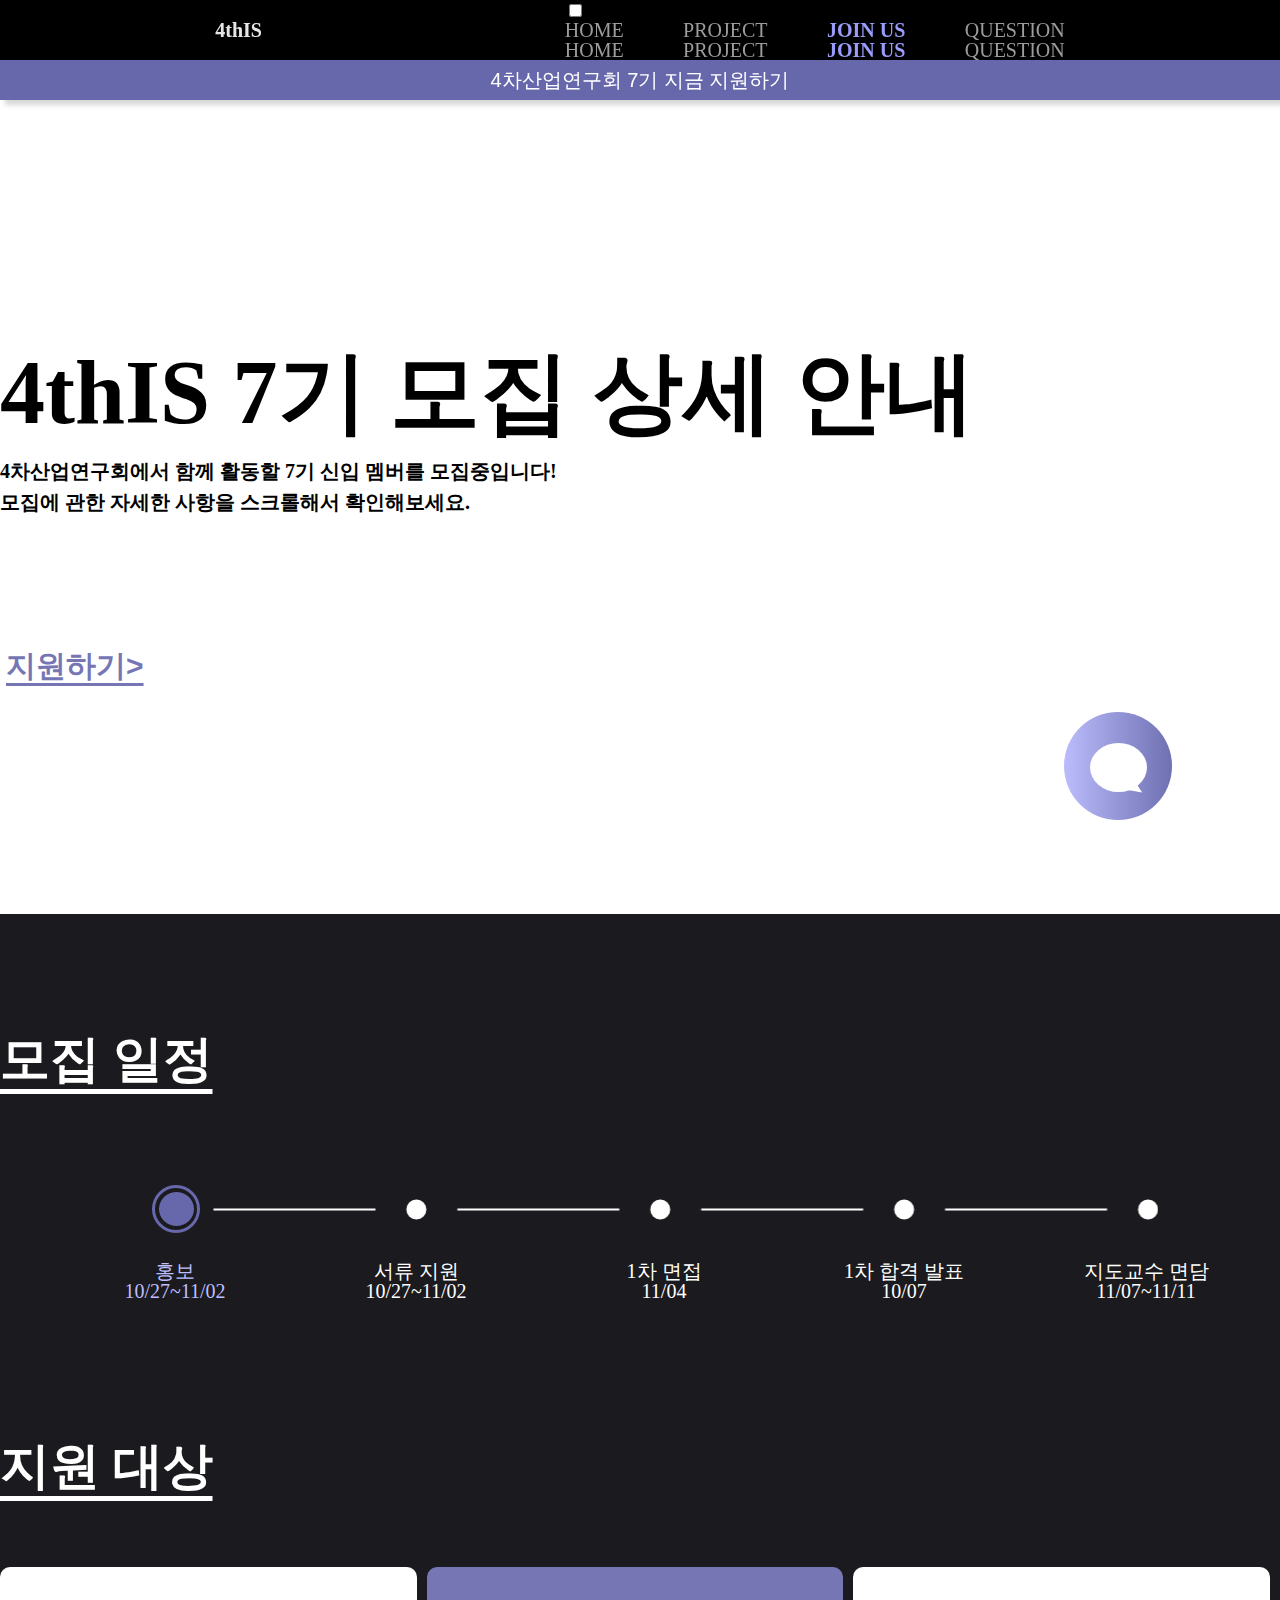
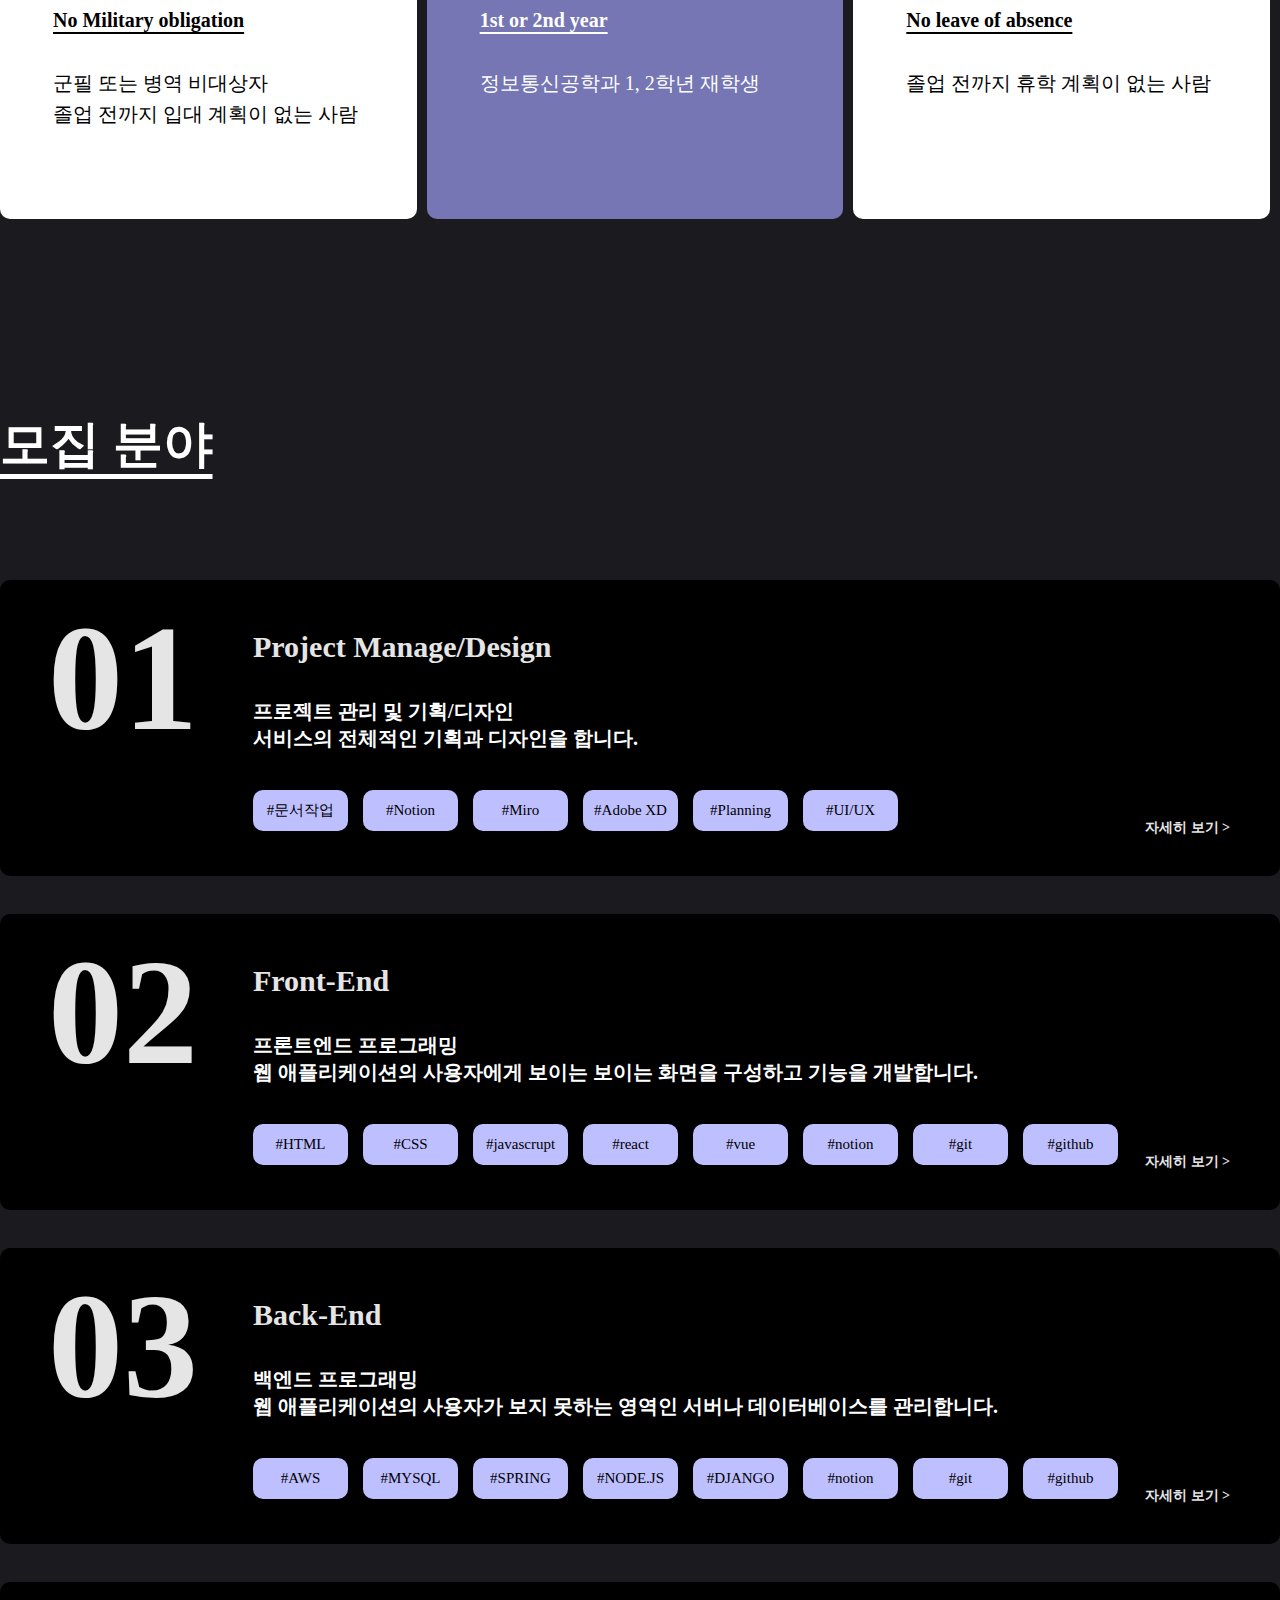
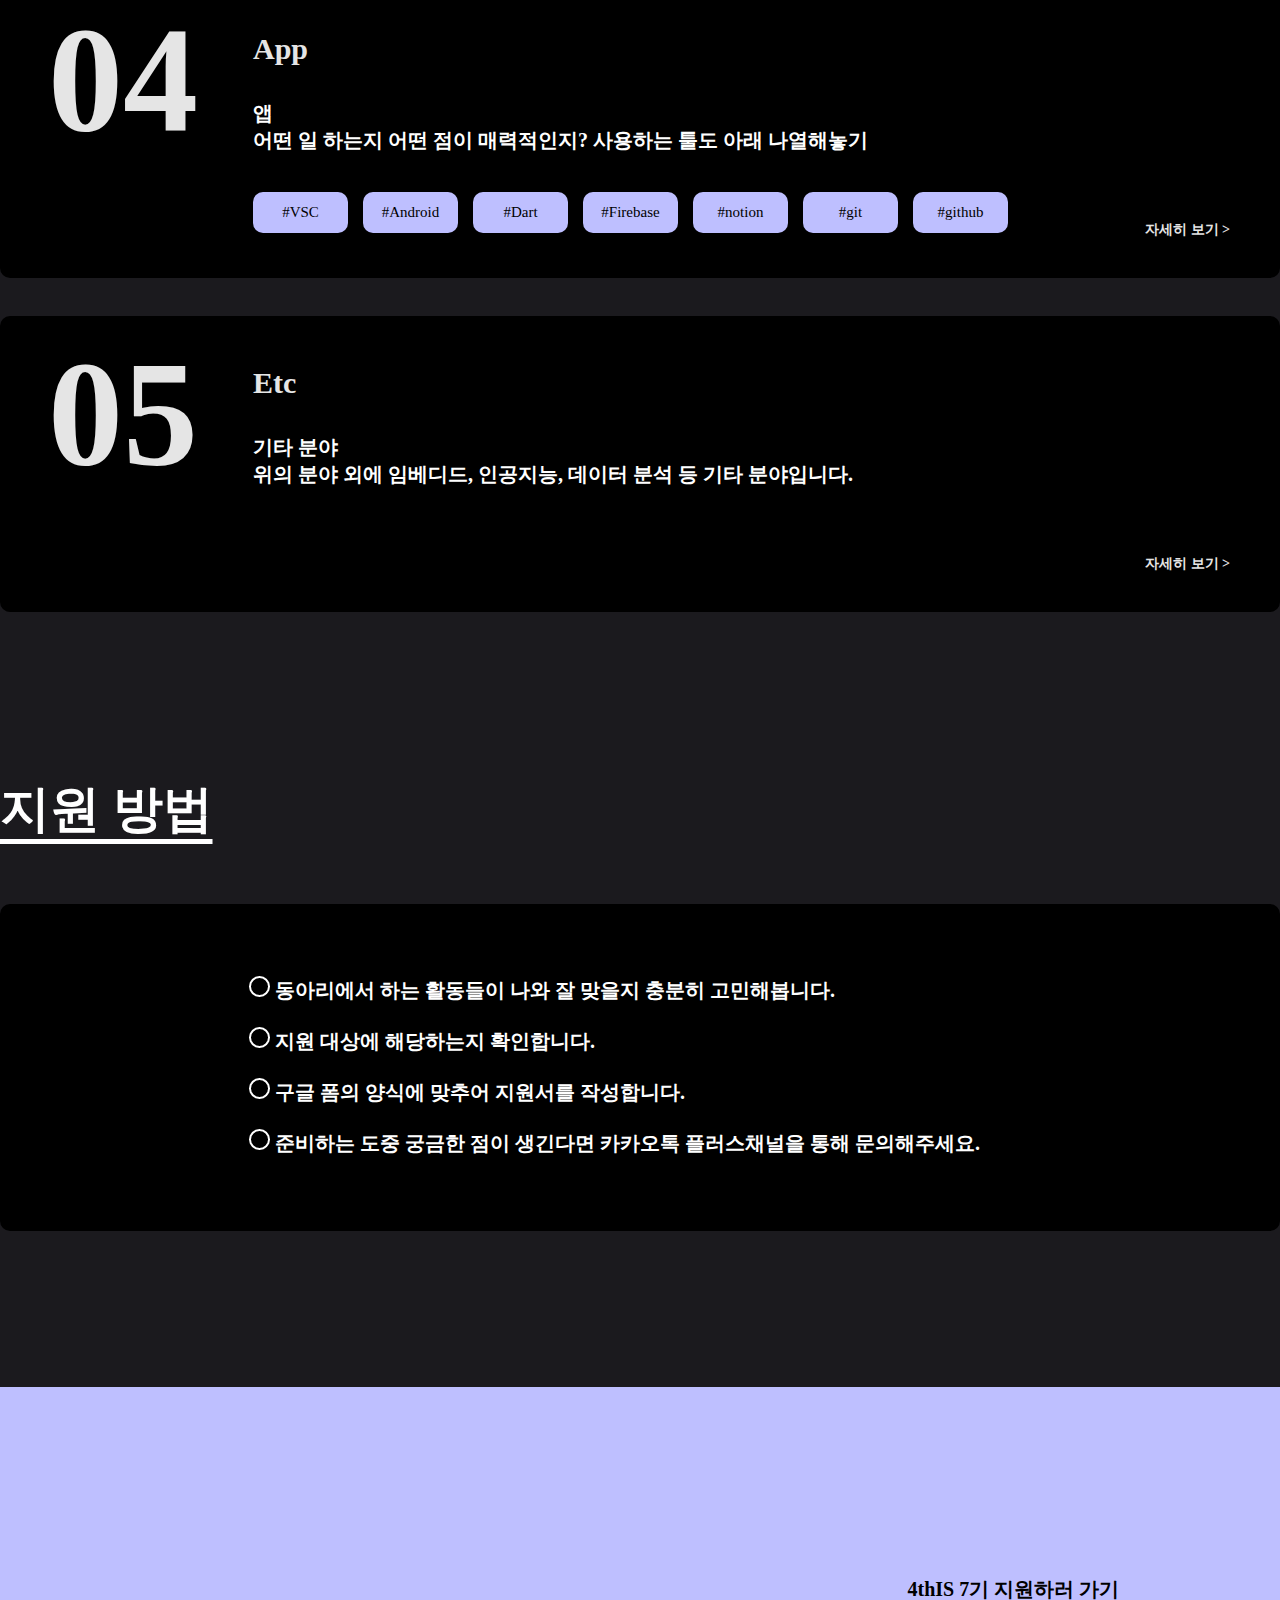
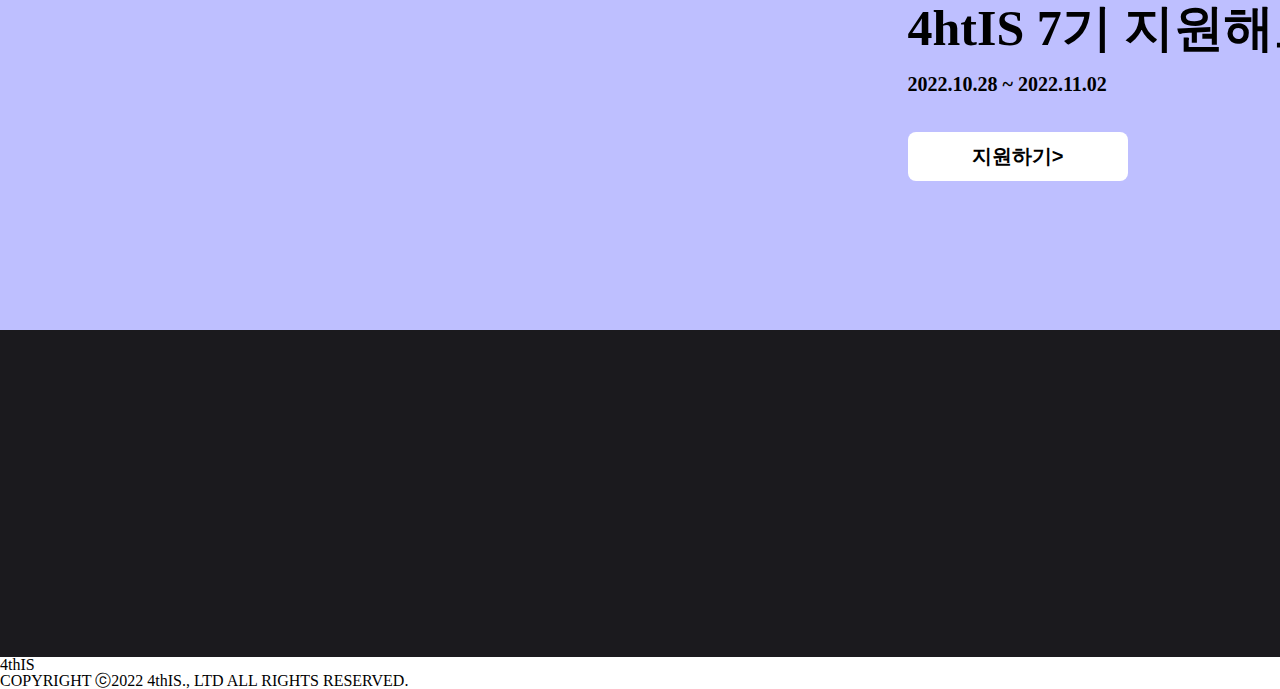
==== commit 1ffe0290: "[코드추가] join us ~지워대상 모바일 세로 반응형 추가" ====
--- a/src/join-us.html
+++ b/src/join-us.html
@@ -179,6 +179,20 @@
           </div>
           <!-- 메뉴 -->
           <nav>
+            <div class="header__menu-hamburgur">
+              <input type="checkbox" />
+
+              <span></span>
+              <span></span>
+              <span></span>
+
+              <ul class="header__menu--list">
+                <li><a href="./index.html" >HOME</a></li>
+                <li><a href="./project.html">PROJECT</a></li>
+                <li><a href="./join-us.html" class="active">JOIN US</a></li>
+                <li><a href="./question.html">QUESTION</a></li>
+              </ul>
+            </div>
             <ul class="header__menu--list">
               <li><a href="./index.html">HOME</a></li>
               <li><a href="./project.html">PROJECT</a></li>
@@ -189,7 +203,9 @@
         </div>
       </div>
       <div class="header__support--button">
-        <button>4차산업연구회 7기 지금 지원하기</button>
+        <button>
+          <a href="https://naver.me/G0JRGftV">4차산업연구회 7기 지금 지원하기</a>
+        </button>
       </div>
     </header>
 
@@ -209,13 +225,25 @@
               <div class="modal hidden">
                 <div class="bg"></div>
                 <div class="modalBox">
-                  <p>
-                    Lorem ipsum, dolor sit amet consectetur adipisicing elit.
-                    Consectetur quam nobis quis corrupti amet maxime neque,
-                    optio, in illo, voluptatibus consequuntur! Rerum quo ea
-                    nulla qui, maxime consectetur magni soluta!
-                  </p>
-                  <button class="closeBtn">✖</button>
+                  <div class="modal__content--div">
+                    <h1 class="modal__title--h1">4thIS 7기 지원하기</h1>
+                    <div class="modal__date-box--div">
+                      <p class="modal__date--p"><strong>모집기간</strong>&nbsp;&nbsp;&nbsp;2022.10.28~2022.11.02</p>
+                    <p class="modal__date--p"><strong>면접일</strong>&nbsp;&nbsp;&nbsp;&nbsp;&nbsp;&nbsp;2022.11.04</p>
+                    </div>
+                    <div class="modal__warning-box--div">
+                      <p class="modal__warning--p">모집 설명 페이지에 기재된 내용을 꼼꼼히 읽어본 후<br>
+                      지원해 주시기 바랍니다.<br>
+                      정말로 4thIS 7기에 지원하시겠습니까?
+                      </p>
+                    </div>
+                    <div class="modal__button-box--div">
+                      <button class="closeBtn">다시 보기 ></button>
+                    <button class="button__apply--button"><a href="https://naver.me/G0JRGftV">지원하기 ></a></button>
+                    </div>
+                  
+            </div>
+                  
                 </div>
               </div>
             </div>
@@ -228,11 +256,14 @@
         <div class="schedule__content">
           <p class="schedule__title--p">모집 일정</p>
           <div class="schedule__img"></div>
-          <p class="schedule__text_1--p">홍보<br />10/27~11/02</p>
+          <div class="schedule__text-box">
+            <p class="schedule__text_1--p">홍보<br />10/27~11/02</p>
           <p class="schedule__text_2--p">서류 지원<br />10/27~11/02</p>
-          <p class="schedule__text_3--p">1차 면접<br />11/07~11/09</p>
-          <p class="schedule__text_4--p">1차 합격 발표<br />10/11</p>
-          <p class="schedule__text_5--p">지도교수 면담<br />11/15~11/17</p>
+          <p class="schedule__text_3--p">1차 면접<br />11/04</p>
+          <p class="schedule__text_4--p">1차 합격 발표<br />10/07</p>
+          <p class="schedule__text_5--p">지도교수 면담<br />11/07~11/11</p>
+          </div>
+          
         </div>
       </section>
 
@@ -240,20 +271,23 @@
       <section class="target__box">
         <div class="target__content">
           <p class="target__title--p">지원 대상</p>
-          <div class="target-text-box">
-            <p class="target__name--p">No Military obligation</p>
-            <p class="target__text--p">
-              군필 또는 병역 비대상자 <br />졸업 전까지 입대 계획이 없는 사람
-            </p>
-          </div>
-          <div class="target-text-box target-text-box-purple">
-            <p class="target__name--p">1st or 2nd year</p>
-            <p class="target__text--p">정보통신공학과 1, 2학년 재학생</p>
-          </div>
-          <div class="target-text-box">
-            <p class="target__name--p">No leave of absence</p>
-            <p class="target__text--p">졸업 전까지 휴학 계획이 없는 사람</p>
-          </div>
+          <div class="target__text">
+            <div class="target-text-box">
+              <p class="target__name--p">No Military obligation</p>
+              <p class="target__text--p">
+                군필 또는 병역 비대상자 <br />졸업 전까지 입대 계획이 없는 사람
+              </p>
+            </div>
+            <div class="target-text-box target-text-box-purple">
+              <p class="target__name--p">1st or 2nd year</p>
+              <p class="target__text--p">정보통신공학과 1, 2학년 재학생</p>
+            </div>
+            <div class="target-text-box">
+              <p class="target__name--p">No leave of absence</p>
+              <p class="target__text--p">졸업 전까지 휴학 계획이 없는 사람</p>
+            </div>
+          </div>
+          
         </div>
       </section>
 
@@ -282,7 +316,7 @@
               <p class="field__pm-tag-1">#Planning</p>
               <p class="field__pm-tag-1">#UI/UX</p>
             </div>
-            <p class="field-more__text--p">자세히 보기 ></p>
+            <p class="field-more__text--p"> <a href="./join-us_project-manage.html">자세히 보기 ></a> </p>
           </div>
           <div class="field-content-box">
             <div class="field__number">
@@ -308,7 +342,7 @@
               <p class="field__pm-tag-1">#git</p>
               <p class="field__pm-tag-1">#github</p>
             </div>
-            <p class="field-more__text--p">자세히 보기 ></p>
+            <p class="field-more__text--p"> <a href="./join-us_front-end.html">자세히 보기 ></a> </p>
           </div>
           <div class="field-content-box">
             <div class="field__number">
@@ -334,7 +368,7 @@
               <p class="field__pm-tag-1">#git</p>
               <p class="field__pm-tag-1">#github</p>
             </div>
-            <p class="field-more__text--p">자세히 보기 ></p>
+            <p class="field-more__text--p"> <a href="./join-us_back-end.html">자세히 보기 ></a> </p>
           </div>
           <div class="field-content-box">
             <div class="field__number">
@@ -359,7 +393,7 @@
               <p class="field__pm-tag-1">#git</p>
               <p class="field__pm-tag-1">#github</p>
             </div>
-            <p class="field-more__text--p">자세히 보기 ></p>
+            <p class="field-more__text--p"> <a href="./join-us_app.html">자세히 보기 ></a> </p>
           </div>
           <div class="field-content-box">
             <div class="field__number">
@@ -375,7 +409,7 @@
                 분야입니다.
               </p>
             </div>
-            <p class="field-more__text--p">자세히 보기 ></p>
+            <p class="field-more__text--p"> <a href="./join-us_etc.html">자세히 보기 ></a> </p>
           </div>
         </div>
       </section>
@@ -431,13 +465,23 @@
             <div class="modal hidden">
               <div class="bg"></div>
               <div class="modalBox">
-                <p>
-                  Lorem ipsum, dolor sit amet consectetur adipisicing elit.
-                  Consectetur quam nobis quis corrupti amet maxime neque,
-                  optio, in illo, voluptatibus consequuntur! Rerum quo ea
-                  nulla qui, maxime consectetur magni soluta!
-                </p>
-                <button class="closeBtn-2">✖</button>
+                <div class="modal__content--div">
+                  <h1 class="modal__title--h1">4thIS 7기 지원하기</h1>
+                  <div class="modal__date-box--div">
+                    <p class="modal__date--p"><strong>모집기간</strong>&nbsp;&nbsp;&nbsp;2022.10.28~2022.11.02</p>
+                  <p class="modal__date--p"><strong>면접일</strong>&nbsp;&nbsp;&nbsp;&nbsp;&nbsp;&nbsp;2022.11.04</p>
+                  </div>
+                  <div class="modal__warning-box--div">
+                    <p class="modal__warning--p">모집 설명 페이지에 기재된 내용을 꼼꼼히 읽어본 후<br>
+                    지원해 주시기 바랍니다.<br>
+                    정말로 4thIS 7기에 지원하시겠습니까?
+                    </p>
+                  </div>
+                  <div class="modal__button-box--div">
+                  <button class="closeBtn-2">다시 보기 ></button>
+                  <button class="button__apply--button"><a href="https://naver.me/G0JRGftV">지원하기 ></a></button>
+                  </div>
+                
           </div>
       </section>
 
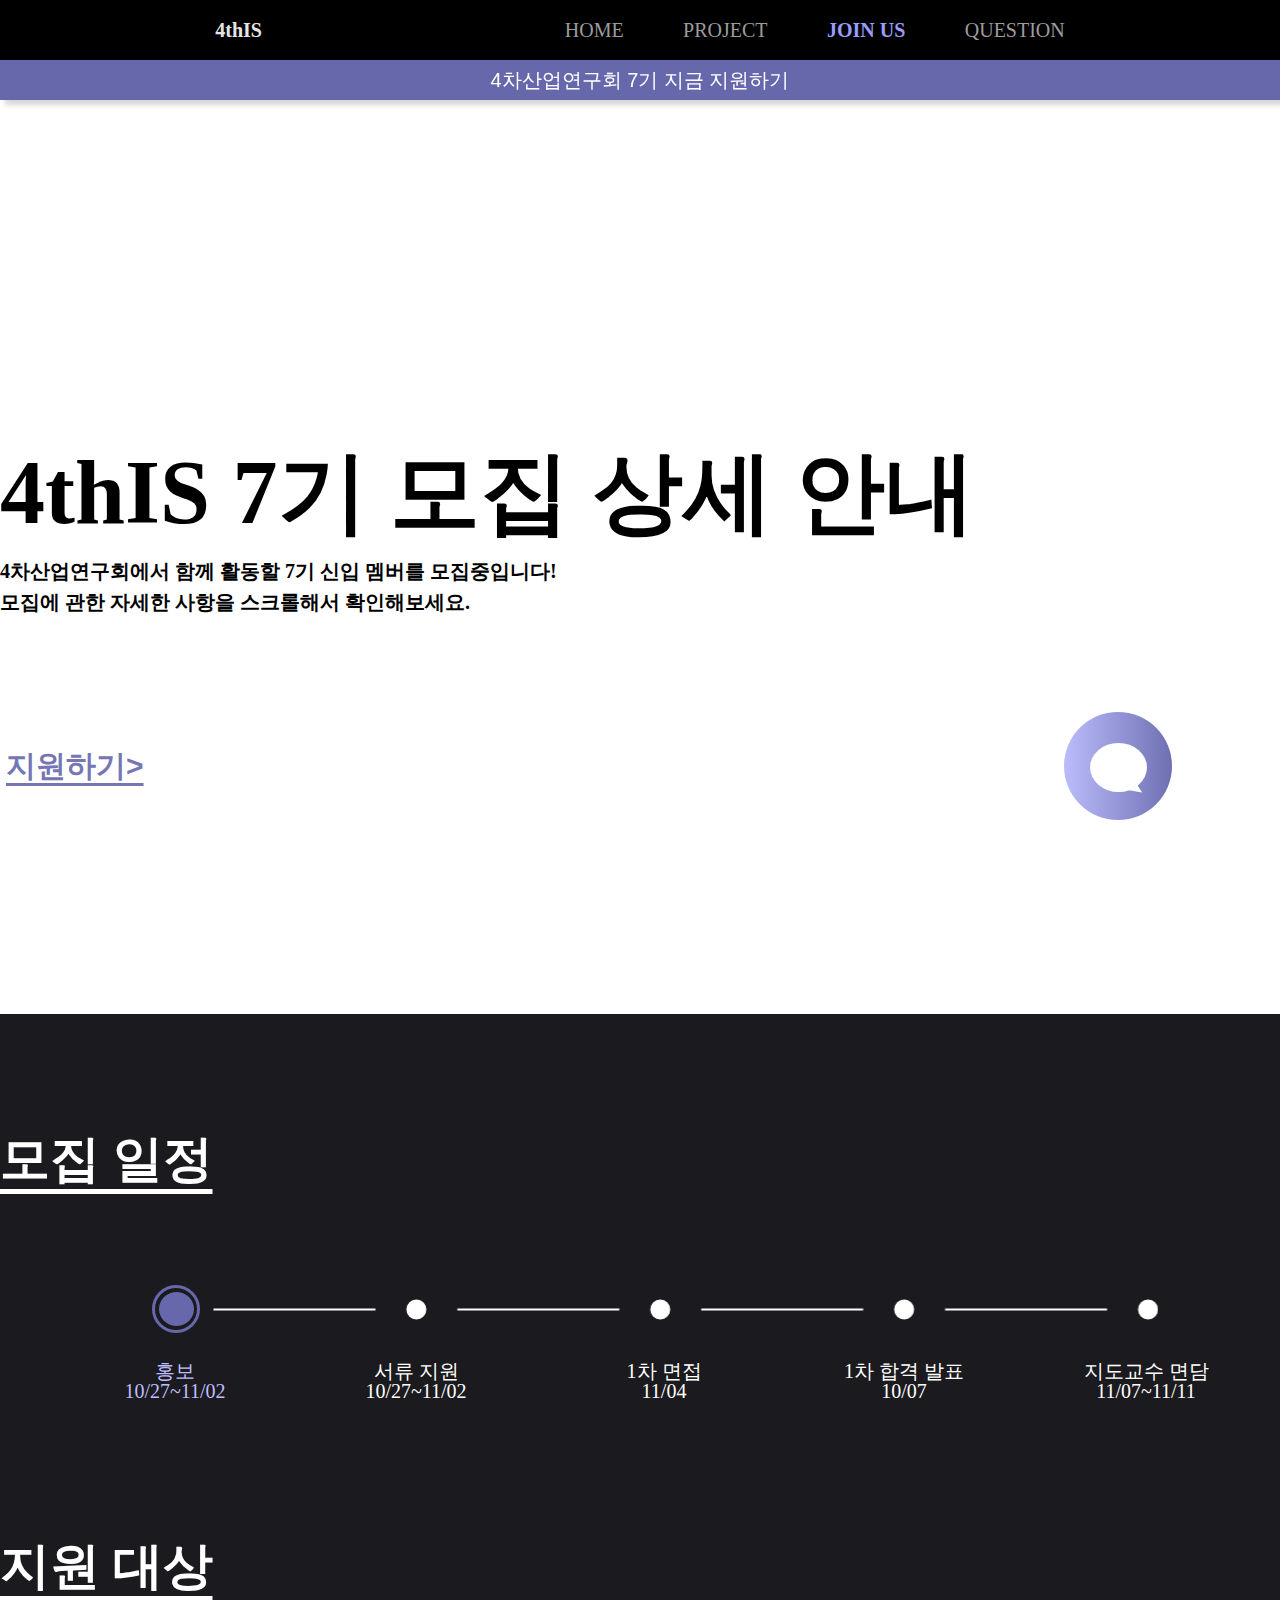
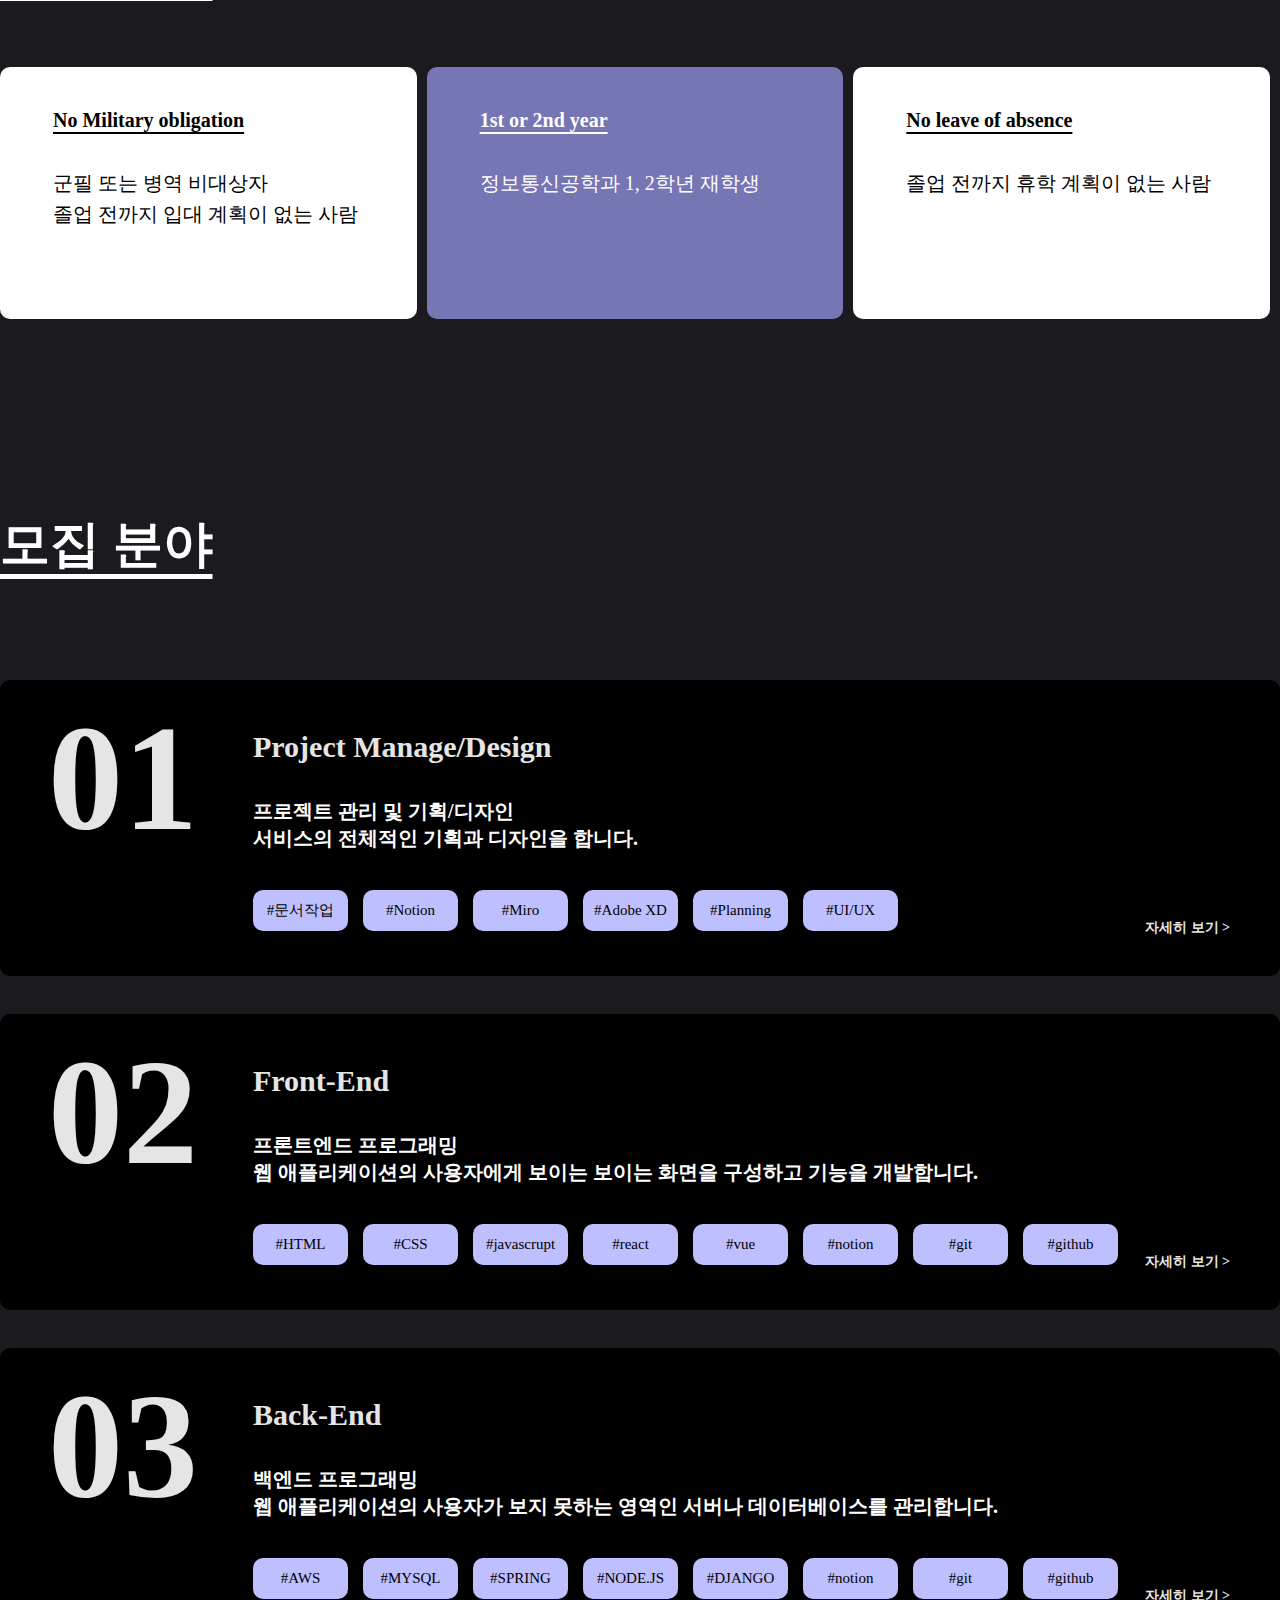
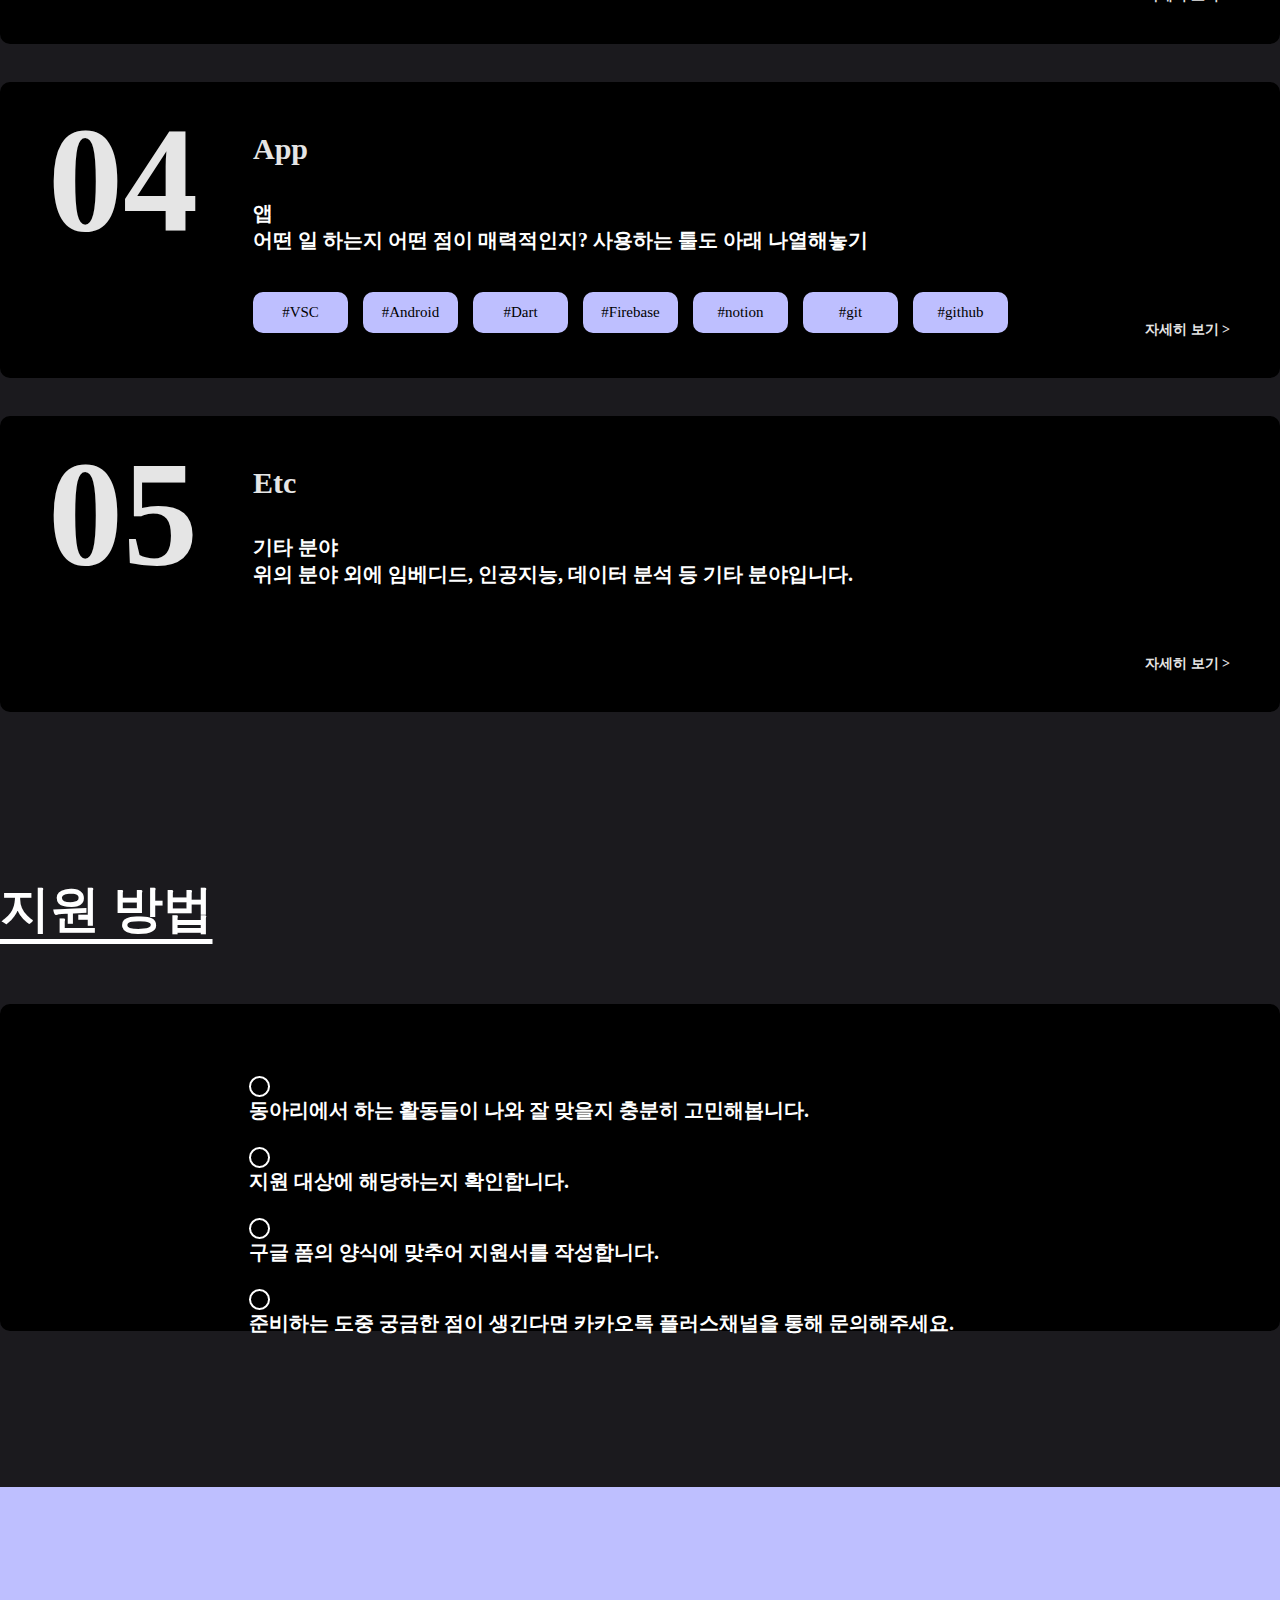
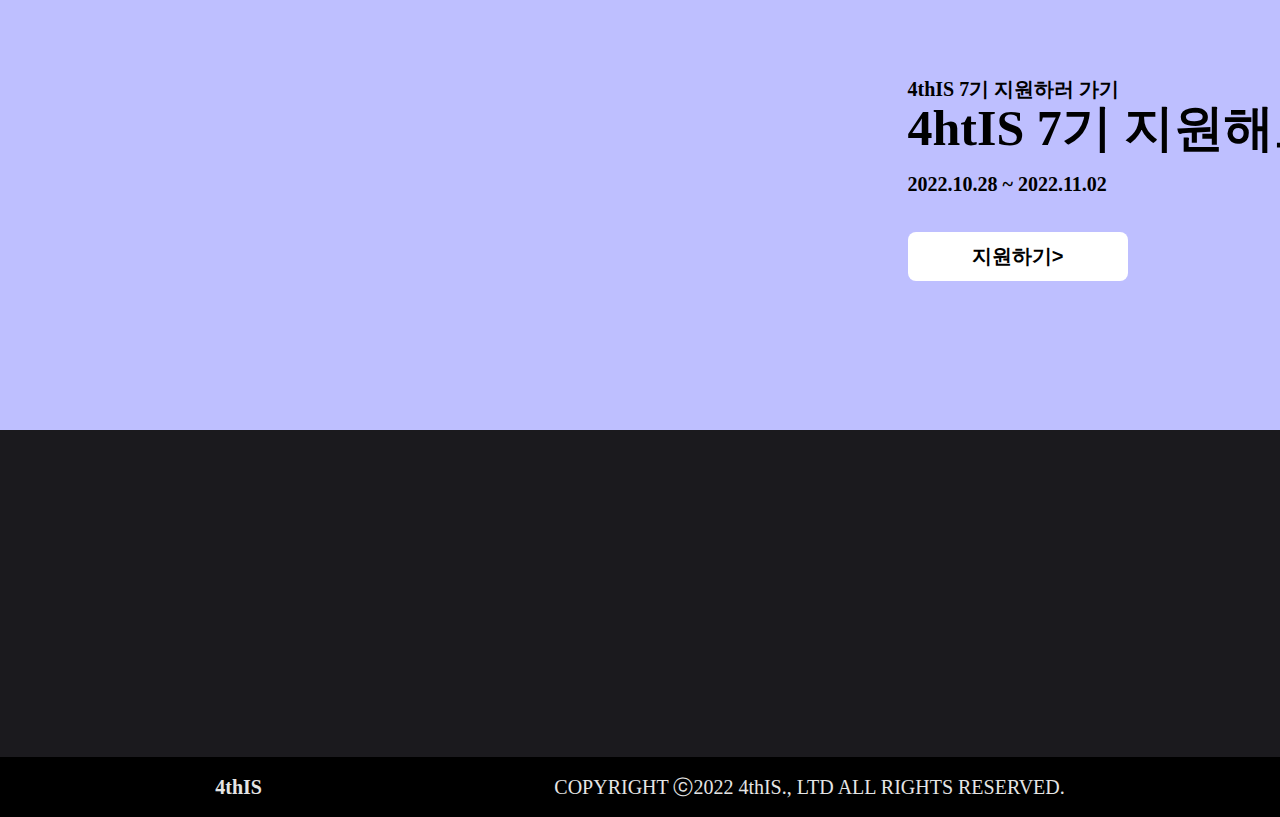
==== commit 00e1b147: "[코드추가]join us 모바일 반응형 완성" ====
--- a/src/join-us.html
+++ b/src/join-us.html
@@ -420,32 +420,36 @@
           <p class="apply-way__title--p">지원 방법</p>
           <div class="apply-way-box">
             <div class="apply-way__text">
-              <p class="apply-way__text--p">
-                <img
+              <img class="apply-circle"
                   src="/src/assets/images/joinUs/apply-way-icon.png"
                   alt=""
                 />
+              <p class="apply-way__text--p">
+              
                 동아리에서 하는 활동들이 나와 잘 맞을지 충분히 고민해봅니다.
               </p>
-              <p class="apply-way__text--p">
-                <img
+              <img class="apply-circle"
                   src="/src/assets/images/joinUs/apply-way-icon.png"
                   alt=""
                 />
+              <p class="apply-way__text--p">
+                
                 지원 대상에 해당하는지 확인합니다.
               </p>
-              <p class="apply-way__text--p">
-                <img
+              <img class="apply-circle"
                   src="/src/assets/images/joinUs/apply-way-icon.png"
                   alt=""
                 />
+              <p class="apply-way__text--p">
+
                 구글 폼의 양식에 맞추어 지원서를 작성합니다.
               </p>
+              <img class="apply-circle"
+              src="/src/assets/images/joinUs/apply-way-icon.png"
+              alt=""
+            />
               <p class="apply-way__text--p">
-                <img
-                  src="/src/assets/images/joinUs/apply-way-icon.png"
-                  alt=""
-                />
+
                 준비하는 도중 궁금한 점이 생긴다면 카카오톡 플러스채널을 통해
                 문의해주세요.
               </p>
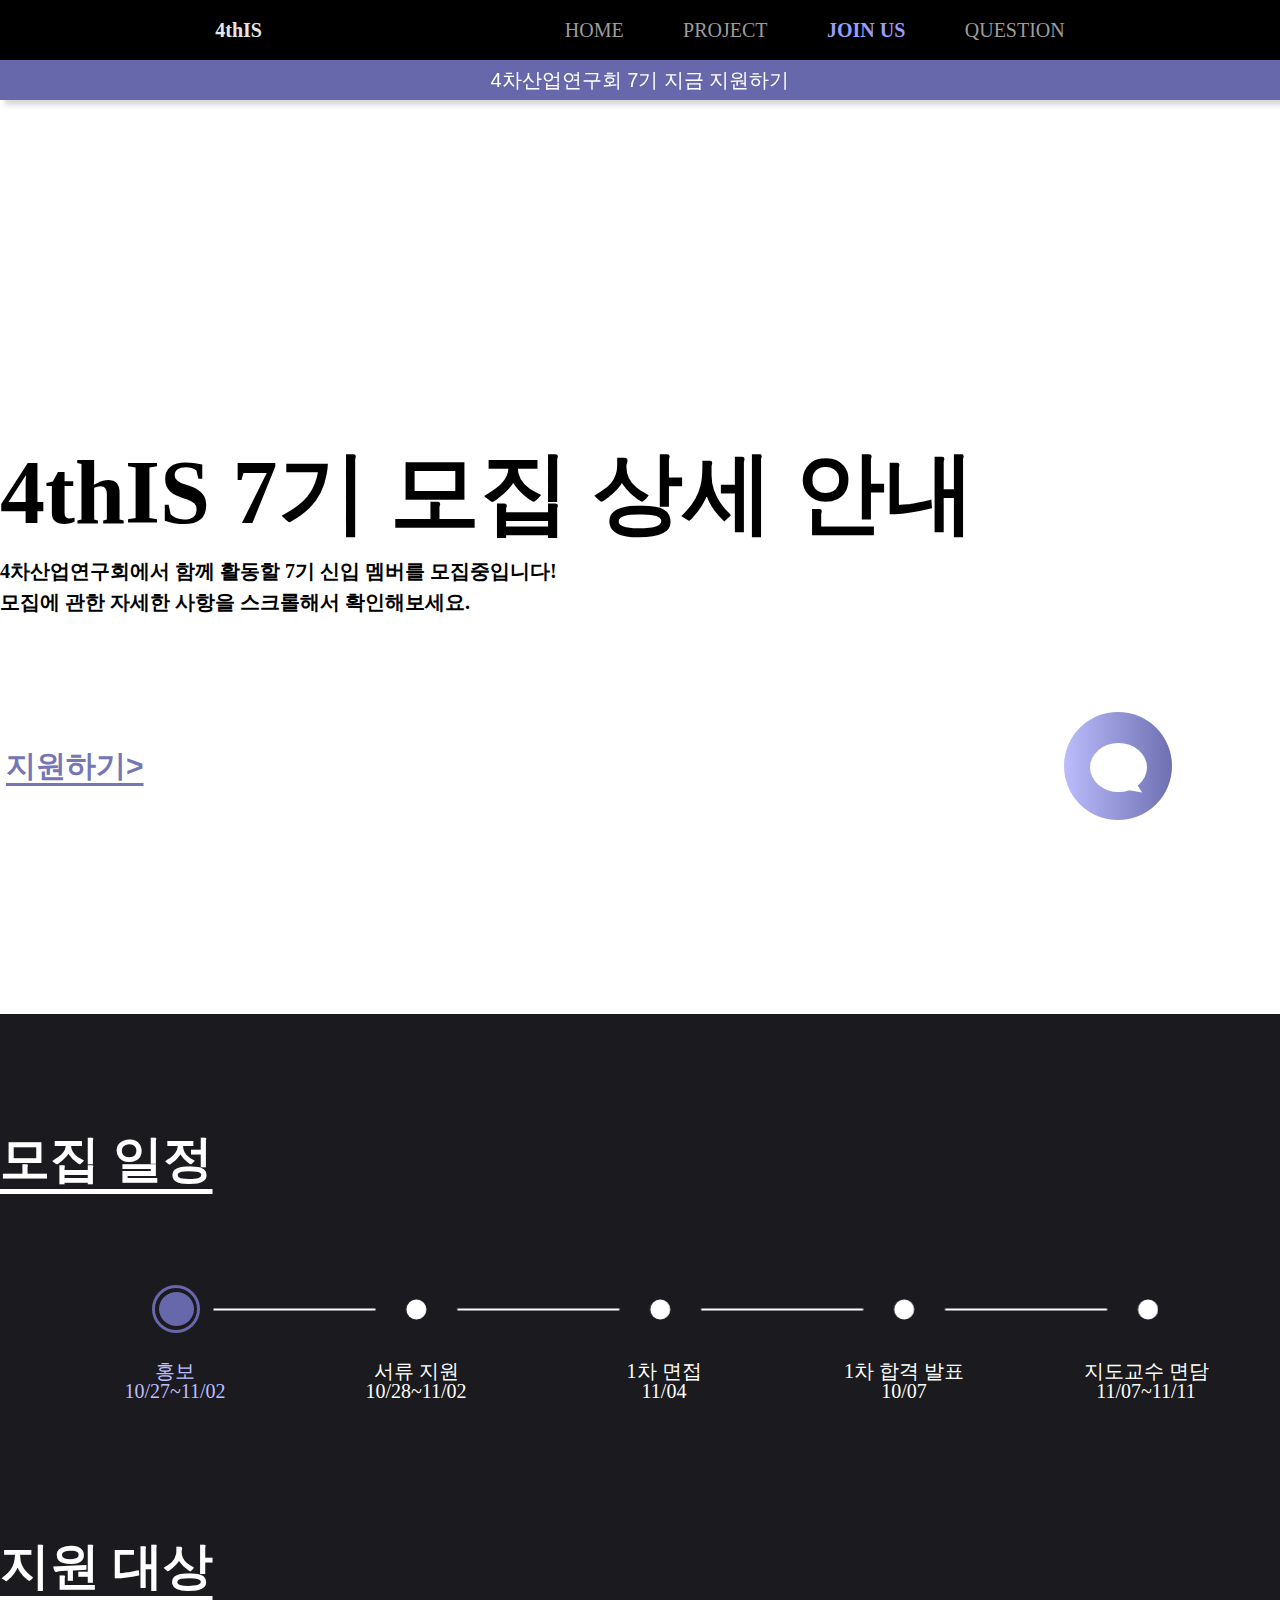
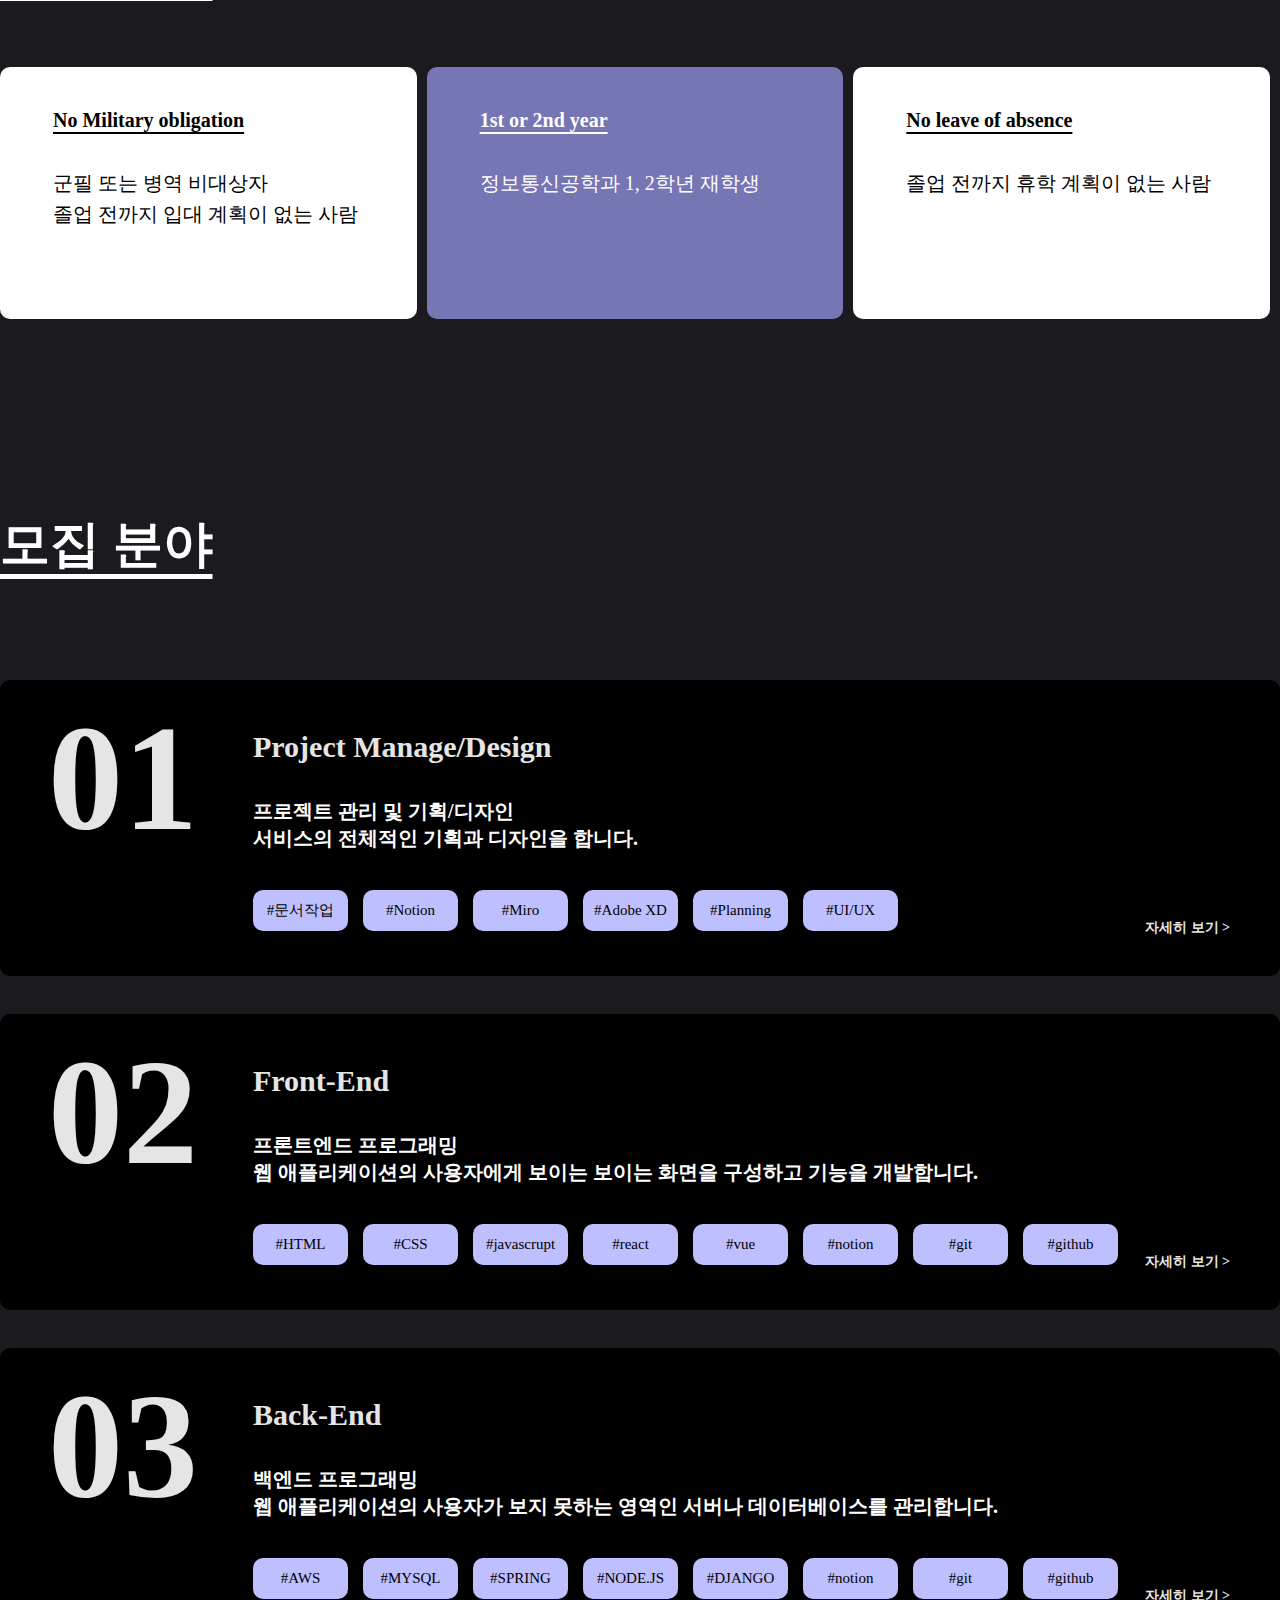
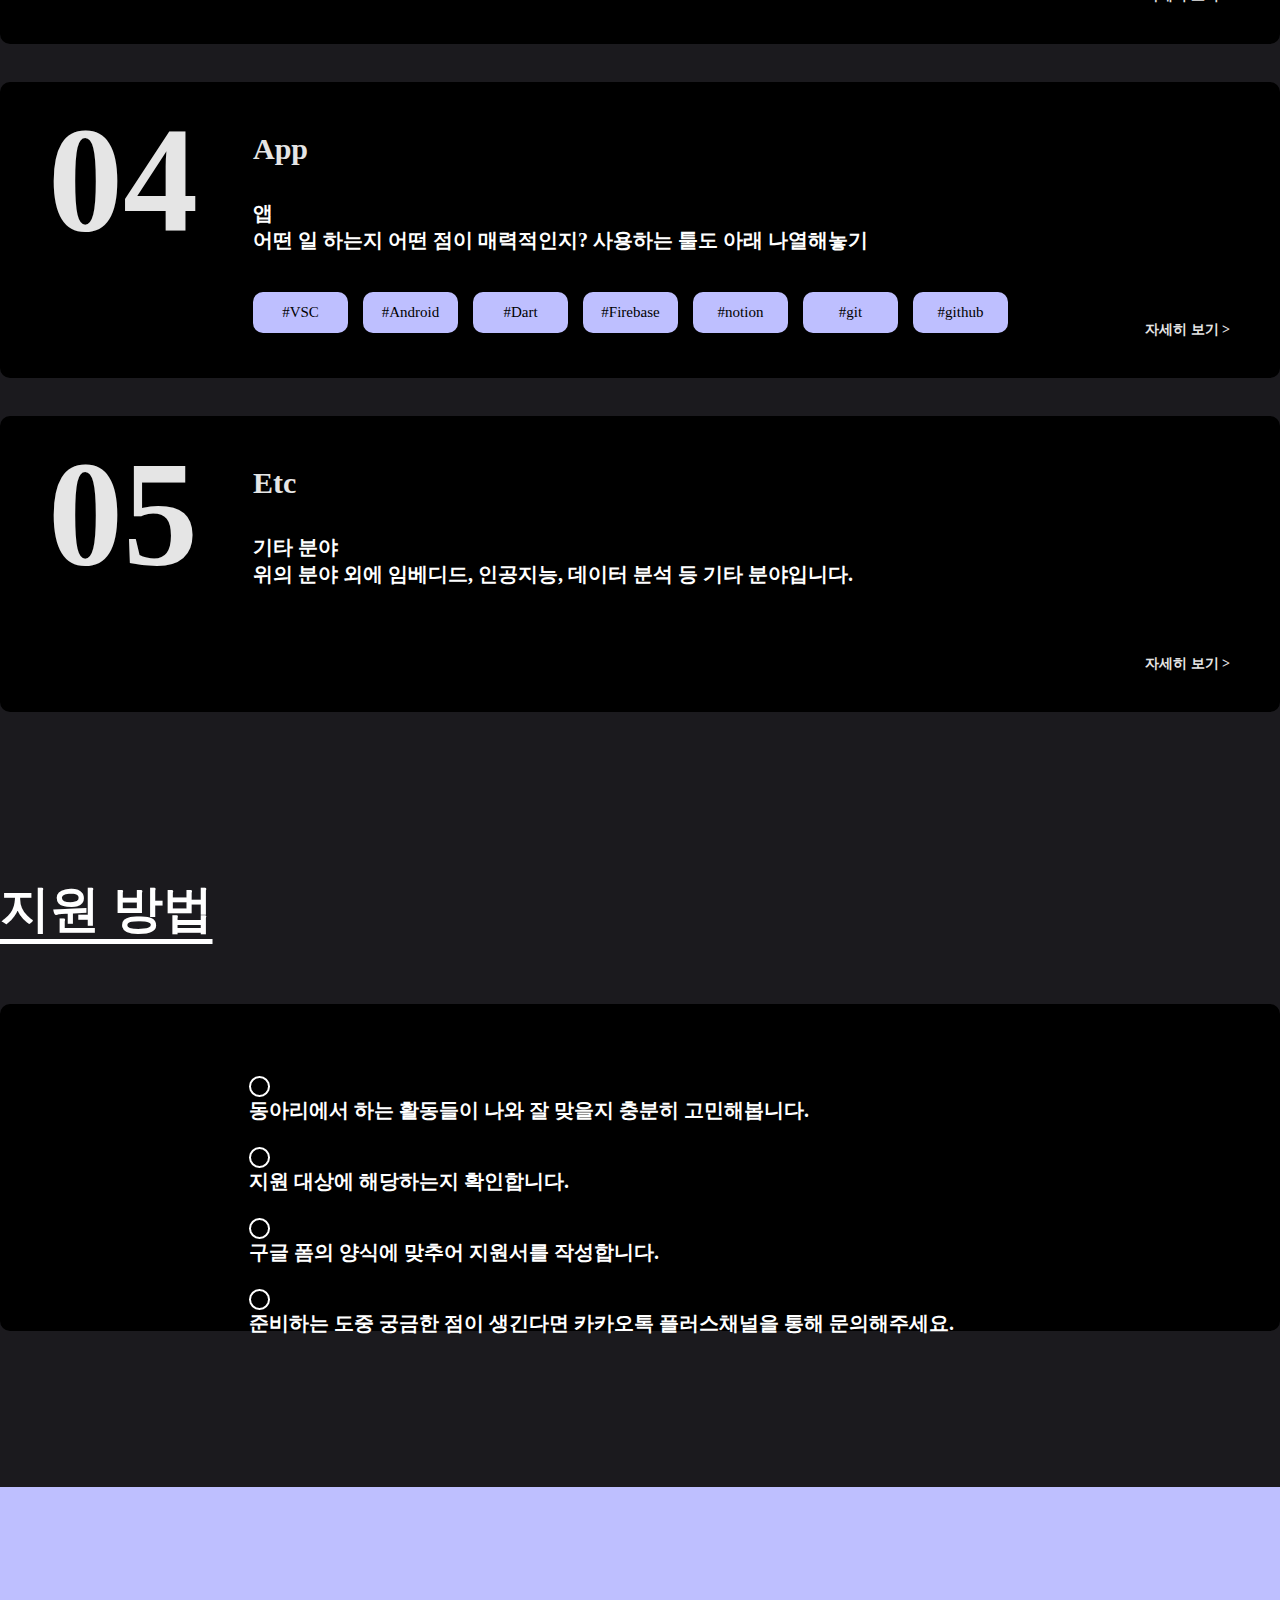
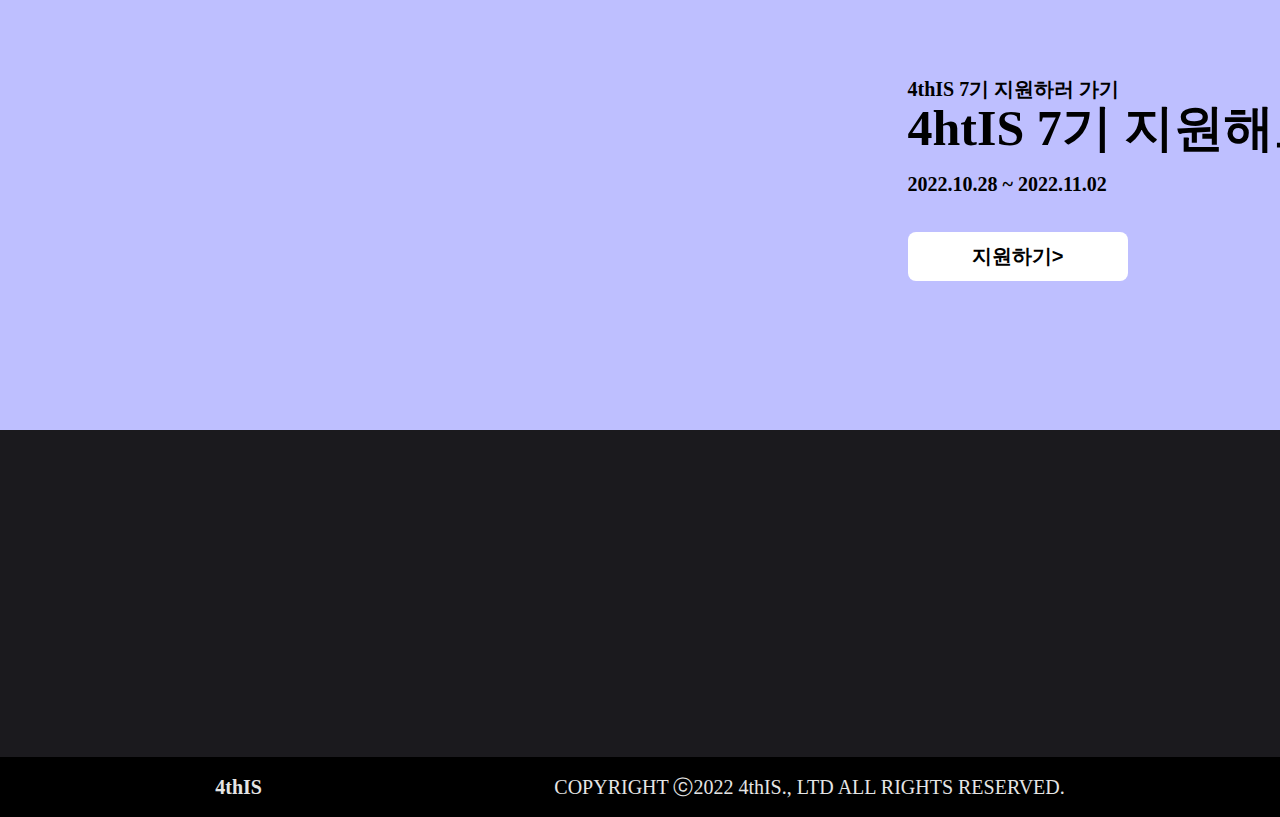
==== commit d8ec58d1: "[소스 수정] join-us modal 반응형 수정" ====
--- a/src/join-us.html
+++ b/src/join-us.html
@@ -3,7 +3,10 @@
   <head>
     <meta charset="UTF-8" />
     <meta http-equiv="X-UA-Compatible" content="IE=edge" />
-    <meta name="viewport" content="width=device-width, initial-scale=1.0" />
+    <meta
+    name="viewport"
+    content="width=device-width, height=device-height, initial-scale=1.0, minimum-scale=1.0, maximum-scale = 5.0, user-scalable=yes, viewport-fit=cover"
+  />
     <link rel="stylesheet" href="./css/reset.css" />
     <link rel="stylesheet" href="./css/style.css" />
     <!-- 사이트 제목 -->
@@ -73,7 +76,7 @@
         <div class="chatbot__click" onclick="chatbotUp(0)">
           <div class="chatbot__click-list">
             <div class="chatbot__click-list--div">
-              <h1>지원하러 가기 ></h1>
+              <a href="./join-us.html"><h1>지원하러 가기 ></h1></a>
             </div>
             <button>
               <svg
@@ -104,7 +107,9 @@
           </div>
           <div class="chatbot__click-list">
             <div class="chatbot__click-list--div">
-              <h1>문의 하기 ></h1>
+              <h1 onclick="window.open('https://pf.kakao.com/_zbgxlxj')">
+                문의 하기 >
+              </h1>
             </div>
             <button>
               <svg
@@ -135,7 +140,7 @@
           </div>
           <div class="chatbot__click-list">
             <div class="chatbot__click-list--div">
-              <h1>자주 묻는 질문 ></h1>
+              <a href="./question.html"><h1>자주 묻는 질문 ></h1></a>
             </div>
             <button>
               <svg
@@ -258,7 +263,7 @@
           <div class="schedule__img"></div>
           <div class="schedule__text-box">
             <p class="schedule__text_1--p">홍보<br />10/27~11/02</p>
-          <p class="schedule__text_2--p">서류 지원<br />10/27~11/02</p>
+          <p class="schedule__text_2--p">서류 지원<br />10/28~11/02</p>
           <p class="schedule__text_3--p">1차 면접<br />11/04</p>
           <p class="schedule__text_4--p">1차 합격 발표<br />10/07</p>
           <p class="schedule__text_5--p">지도교수 면담<br />11/07~11/11</p>
